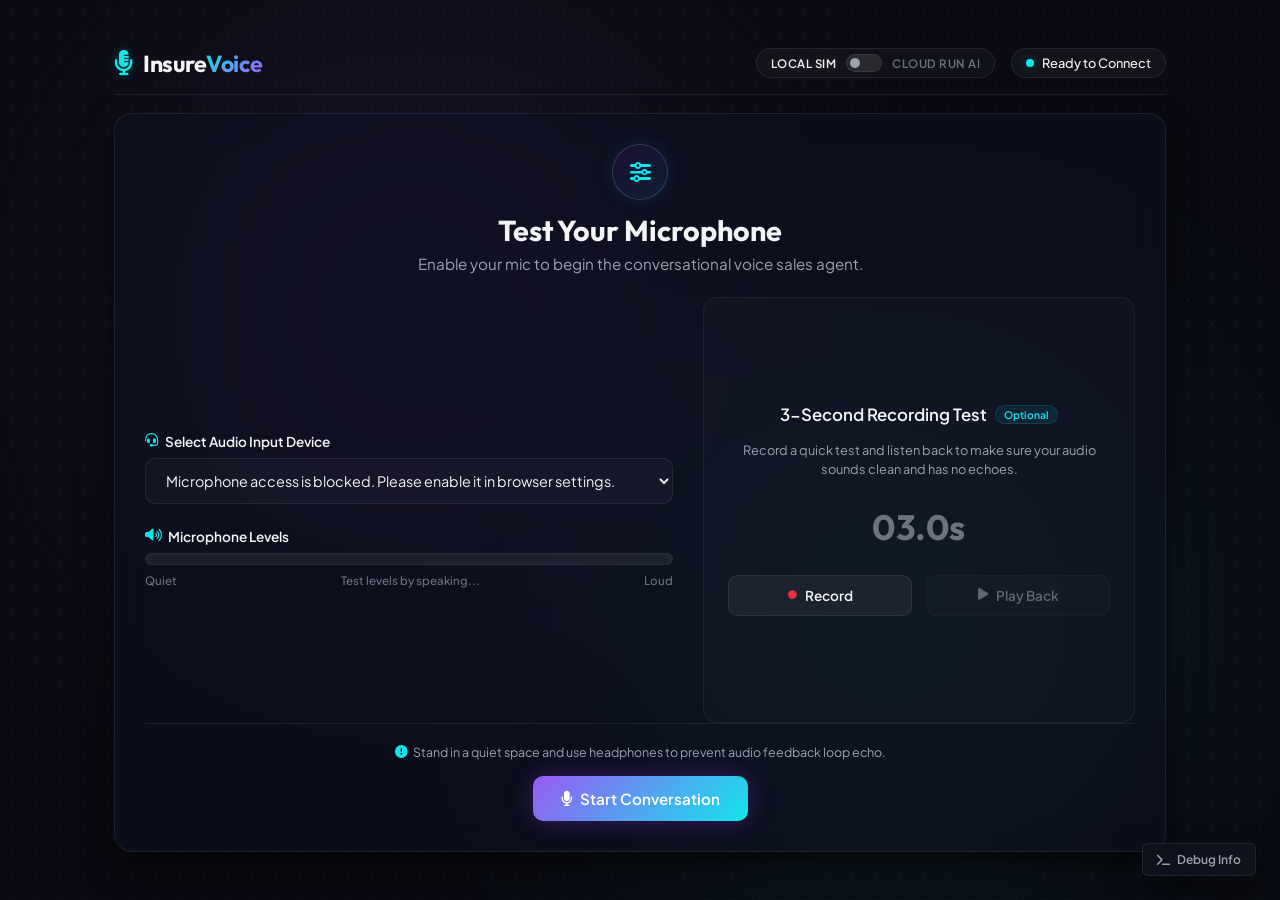
==== frontend/index.html @ 9b0d6a3c "Day 4: bundle FE into agent Cloud Run service (same-origin deploy) - agent_builder/main.py: mount fr" ====
<!DOCTYPE html>
<html lang="en">
<head>
    <meta charset="UTF-8">
    <meta name="viewport" content="width=device-width, initial-scale=1.0">
    <title>InsureVoice — Premium Sales Recommendation Console</title>
    
    <!-- Premium Fonts -->
    <link rel="preconnect" href="https://fonts.googleapis.com">
    <link rel="preconnect" href="https://fonts.gstatic.com" crossorigin>
    <link href="https://fonts.googleapis.com/css2?family=Outfit:wght@300;400;500;600;700;800&family=Plus+Jakarta+Sans:wght@300;400;500;600;700&display=swap" rel="stylesheet">
    
    <!-- FontAwesome Icons -->
    <link rel="stylesheet" href="https://cdnjs.cloudflare.com/ajax/libs/font-awesome/6.4.0/css/all.min.css">
    
    <!-- Page Styles -->
    <link rel="stylesheet" href="style.css">
    <!-- Empty content = relative URL (same-origin deploy). Set absolute URL for local-dev cross-origin testing. -->
    <meta name="invoke-url" content="">
</head>
<body>

    <!-- Subtle Dynamic Grid/Matrix Background -->
    <div class="grid-background"></div>
    <div class="glow-orb glow-orb-1"></div>
    <div class="glow-orb glow-orb-2"></div>

    <div class="main-wrapper">
        
        <!-- Header Branding -->
        <header class="main-header">
            <div class="logo">
                <i class="fa-solid fa-microphone-lines brand-icon"></i>
                <span class="brand-text">Insure<span class="highlight">Voice</span></span>
            </div>
            <div class="header-controls">
                <!-- Mode Toggle Slider -->
                <div class="mode-toggle-container">
                    <span class="mode-label active" id="label-local">Local Sim</span>
                    <label class="switch">
                        <input type="checkbox" id="mode-checkbox">
                        <span class="slider round"></span>
                    </label>
                    <span class="mode-label" id="label-cloud">Cloud Run AI</span>
                </div>
                <div class="status-badge">
                    <span class="status-dot"></span>
                    <span id="global-status-text">Ready to Connect</span>
                </div>
            </div>
        </header>

        <!-- =================================------------- -->
        <!-- SCREEN 1: PREPARE SCREEN (Test Your Microphone) -->
        <!-- =================================------------- -->
        <section id="prepare-screen" class="glass-card active">
            <div class="section-icon-header">
                <div class="header-icon-circle">
                    <i class="fa-solid fa-sliders"></i>
                </div>
                <h2>Test Your Microphone</h2>
                <p class="subtitle">Enable your mic to begin the conversational voice sales agent.</p>
            </div>

            <div class="prepare-grid">
                <!-- Left: Controls -->
                <div class="prepare-controls">
                    <div class="control-group">
                        <label for="mic-select"><i class="fa-solid fa-headset icon-label"></i> Select Audio Input Device</label>
                        <select id="mic-select" class="form-control">
                            <option value="">Grant Microphone access to list devices...</option>
                        </select>
                    </div>

                    <!-- Live sound level bar -->
                    <div class="control-group">
                        <label><i class="fa-solid fa-volume-high icon-label"></i> Microphone Levels</label>
                        <div class="db-meter-container">
                            <div id="db-meter-bar" class="db-meter-fill"></div>
                            <span class="db-meter-glow"></span>
                        </div>
                        <div class="meter-labels">
                            <span>Quiet</span>
                            <span>Test levels by speaking...</span>
                            <span>Loud</span>
                        </div>
                    </div>
                </div>

                <!-- Right: 3-Second Recording Test -->
                <div class="recorder-test-card">
                    <h3>3-Second Recording Test <span class="badge">Optional</span></h3>
                    <p>Record a quick test and listen back to make sure your audio sounds clean and has no echoes.</p>
                    
                    <div id="countdown-display" class="recording-timer">03.0s</div>

                    <div class="recorder-buttons">
                        <button id="btn-record-test" class="btn btn-secondary">
                            <i class="fa-solid fa-circle icon-btn record-dot"></i> Record
                        </button>
                        <button id="btn-play-test" class="btn btn-secondary" disabled>
                            <i class="fa-solid fa-play icon-btn"></i> Play Back
                        </button>
                    </div>
                </div>
            </div>

            <div class="prepare-footer">
                <p class="bullet-tip"><i class="fa-solid fa-circle-exclamation text-primary"></i> Stand in a quiet space and use headphones to prevent audio feedback loop echo.</p>
                <button id="btn-start-session" class="btn btn-primary">
                    <i class="fa-solid fa-microphone"></i> Start Conversation
                </button>
            </div>
        </section>

        <!-- =================================------------- -->
        <!-- SCREEN 2: ACTIVE VOICE SESSION SCREEN         -->
        <!-- =================================------------- -->
        <section id="active-screen" class="glass-card">
            <!-- Session Status Header -->
            <div class="active-session-header">
                <button id="btn-mute" class="btn-icon-control" title="Mute Microphone">
                    <i class="fa-solid fa-microphone" id="mute-icon"></i>
                </button>
                <div class="agent-avatar-wrap">
                    <span id="session-timer">00:00</span>
                </div>
                <button id="btn-end-call" class="btn-icon-control btn-hangup" title="End Conversation">
                    <i class="fa-solid fa-phone-slash"></i>
                </button>
            </div>

            <!-- Central UI Element: The Glowing Voice Orb -->
            <div class="voice-orb-outer">
                <div class="voice-orb-container">
                    <!-- Audio visualization nodes -->
                    <canvas id="orb-canvas" width="220" height="220"></canvas>
                    <div class="voice-orb-core">
                        <i class="fa-solid fa-microphone-lines center-orb-icon"></i>
                    </div>
                </div>
                <div id="orb-status-label" class="orb-state-text">Initializing Agent...</div>
            </div>

            <!-- Subtitles/Live transcripts panel -->
            <div class="live-transcripts-container">
                <div class="transcript-scroller" id="transcript-scroller">
                    <!-- Bubbles will be injected dynamically -->
                    <div class="bubble bubble-agent animate-bubble">
                        Hello! I am your InsureVoice Sales Advisor. Speak into your microphone and state your insurance requirements. For example, tell me your age, tobacco status, income level, and what coverage you need!
                    </div>
                </div>
            </div>

            <!-- Recommendations sliding panel -->
            <div class="recommendations-panel">
                <div class="rec-panel-header">
                    <h4><i class="fa-solid fa-wand-magic-sparkles text-primary"></i> Live Product Matches</h4>
                    <span id="matches-count" class="match-badge">0 Matches</span>
                </div>
                
                <!-- Horizontal layout card slider -->
                <div class="product-cards-slider" id="product-cards-slider">
                    <!-- Placeholders shown when idle -->
                    <div class="slider-placeholder">
                        <i class="fa-solid fa-comment-dots placeholder-bubble-icon"></i>
                        <p>Speak to search, rank, and run compliance checks on insurance policies live...</p>
                    </div>
                </div>
            </div>
        </section>

    </div>

    <!-- Toggleable Technical Debug Terminal (Great for Hackathon Demos) -->
    <button id="btn-toggle-debug" class="btn-debug-toggle" title="Toggle Developer Debug Console">
        <i class="fa-solid fa-terminal"></i> Debug Info
    </button>
    
    <div id="debug-drawer" class="debug-terminal">
        <div class="debug-header">
            <span><i class="fa-solid fa-code"></i> Developer Debug console</span>
            <button id="btn-clear-debug" class="btn-clear-terminal"><i class="fa-solid fa-trash-can"></i></button>
        </div>
        <div class="debug-logs" id="debug-logs-container">
            <div class="log-line text-muted">[System] Console Initialized. Local Simulation Loaded.</div>
            <div class="log-line text-muted">[GCP Connection] Agent target: projects/voice-sales-agent/locations/global/agents/7a051be1-2b54-40fd-ad3c-eb88ce0accbf</div>
        </div>
    </div>

    <!-- Core Script Assets -->
    <script src="simulation.js"></script>
    <script src="app.js"></script>
</body>
</html>
---- frontend/style.css ----
/* =================================------------------
 * InsureVoice — CSS Design System & Core Stylesheet
 * Vibrant dark modes, custom typography, glassmorphism, 
 * and dynamic voice orb animation transitions.
 * =================================------------------ */

:root {
    --bg-primary: #0a0b12;
    --bg-secondary: #111422;
    --border-glass: rgba(255, 255, 255, 0.08);
    --bg-glass: rgba(13, 16, 33, 0.65);
    --bg-glass-heavy: rgba(13, 16, 33, 0.9);
    
    /* Harmonious HSL Tailored Brand Colors */
    --primary: hsl(265, 85%, 65%);       /* Glowing Royal Purple */
    --primary-glow: rgba(147, 51, 234, 0.4);
    --secondary: hsl(182, 85%, 50%);     /* Electric Cyan */
    --secondary-glow: rgba(6, 182, 212, 0.4);
    --emerald: hsl(145, 75%, 48%);       /* High Suitability Green */
    --emerald-glow: rgba(16, 185, 129, 0.35);
    --crimson: hsl(354, 80%, 55%);       /* Compliance Rejection Red */
    --crimson-glow: rgba(239, 68, 68, 0.35);
    
    /* Gray Shades */
    --text-main: #f3f4f6;
    --text-muted: #9ca3af;
    --text-dark: #6b7280;
    
    /* Shadow definitions */
    --shadow-premium: 0 16px 36px -4px rgba(0, 0, 0, 0.5), 0 8px 16px -6px rgba(0, 0, 0, 0.5);
    --shadow-glow: 0 0 24px -2px var(--primary-glow);
}

/* Base resets & layout */
* {
    margin: 0;
    padding: 0;
    box-sizing: border-box;
}

body {
    font-family: 'Plus Jakarta Sans', sans-serif;
    background-color: var(--bg-primary);
    color: var(--text-main);
    overflow-y: auto; /* Enable page scrollbar on small screens */
    min-height: 100vh;
    display: flex;
    flex-direction: column;
    align-items: center;
    justify-content: flex-start;
}

/* Custom premium scrollbar */
::-webkit-scrollbar {
    width: 6px;
    height: 6px;
}
::-webkit-scrollbar-track {
    background: transparent;
}
::-webkit-scrollbar-thumb {
    background: rgba(255, 255, 255, 0.1);
    border-radius: 10px;
}
::-webkit-scrollbar-thumb:hover {
    background: rgba(255, 255, 255, 0.25);
}

/* Dot matrix grid overlay */
.grid-background {
    position: absolute;
    top: 0;
    left: 0;
    width: 100%;
    height: 100%;
    background-image: radial-gradient(rgba(255, 255, 255, 0.04) 1.5px, transparent 1.5px);
    background-size: 24px 24px;
    z-index: -2;
    pointer-events: none;
}

/* Atmospheric blurred background glow orbs */
.glow-orb {
    position: absolute;
    border-radius: 50%;
    filter: blur(140px);
    opacity: 0.18;
    pointer-events: none;
    z-index: -1;
}

.glow-orb-1 {
    top: 10%;
    left: 15%;
    width: 450px;
    height: 450px;
    background: var(--primary);
    animation: floatingGlow 18s ease-in-out infinite alternate;
}

.glow-orb-2 {
    bottom: 10%;
    right: 15%;
    width: 400px;
    height: 400px;
    background: var(--secondary);
    animation: floatingGlow 14s ease-in-out infinite alternate-reverse;
}

@keyframes floatingGlow {
    0% { transform: translate(0, 0) scale(1); }
    100% { transform: translate(60px, 40px) scale(1.15); }
}

/* Core Main Container structure */
.main-wrapper {
    width: 100%;
    max-width: 1100px;
    height: auto; /* Dynamic height on smaller displays */
    min-height: calc(100vh - 48px);
    margin: auto 0; /* Centered if there is space, otherwise starts at top */
    padding: 24px;
    display: flex;
    flex-direction: column;
    gap: 18px;
    position: relative;
    z-index: 10;
}

/* Header branding bar */
.main-header {
    display: flex;
    justify-content: space-between;
    align-items: center;
    border-bottom: 1px solid var(--border-glass);
    padding-bottom: 16px;
}

.logo {
    display: flex;
    align-items: center;
    gap: 10px;
}

.brand-icon {
    font-size: 1.6rem;
    color: var(--secondary);
    text-shadow: 0 0 10px var(--secondary-glow);
}

.brand-text {
    font-family: 'Outfit', sans-serif;
    font-size: 1.45rem;
    font-weight: 700;
    letter-spacing: -0.5px;
}

.brand-text .highlight {
    background: linear-gradient(135deg, var(--secondary), var(--primary));
    -webkit-background-clip: text;
    -webkit-text-fill-color: transparent;
}

.status-badge {
    background: rgba(255, 255, 255, 0.04);
    border: 1px solid var(--border-glass);
    border-radius: 50px;
    padding: 6px 14px;
    font-size: 0.8rem;
    font-weight: 500;
    display: flex;
    align-items: center;
    gap: 8px;
    cursor: pointer;
    transition: all 0.25s ease;
}

.status-badge:hover {
    background: rgba(255, 255, 255, 0.09);
    border-color: var(--secondary);
    box-shadow: 0 0 10px rgba(6, 182, 212, 0.25);
}

.status-dot {
    width: 8px;
    height: 8px;
    background-color: var(--secondary);
    border-radius: 50%;
    box-shadow: 0 0 8px var(--secondary-glow);
}

.header-controls {
    display: flex;
    align-items: center;
    gap: 16px;
}

.mode-toggle-container {
    display: flex;
    align-items: center;
    gap: 10px;
    background: rgba(255, 255, 255, 0.03);
    border: 1px solid var(--border-glass);
    border-radius: 50px;
    padding: 5px 14px;
}

.mode-label {
    font-size: 0.72rem;
    font-weight: 600;
    color: var(--text-dark);
    transition: all 0.25s ease;
    text-transform: uppercase;
    letter-spacing: 0.5px;
}

.mode-label.active {
    color: var(--text-main);
    text-shadow: 0 0 8px rgba(255, 255, 255, 0.2);
}

/* Switch styling */
.switch {
    position: relative;
    display: inline-block;
    width: 36px;
    height: 18px;
}

.switch input {
    opacity: 0;
    width: 0;
    height: 0;
}

.slider {
    position: absolute;
    cursor: pointer;
    top: 0;
    left: 0;
    right: 0;
    bottom: 0;
    background-color: rgba(255, 255, 255, 0.1);
    transition: .3s;
    border: 1px solid var(--border-glass);
}

.slider:before {
    position: absolute;
    content: "";
    height: 10px;
    width: 10px;
    left: 3px;
    bottom: 3px;
    background-color: var(--text-muted);
    transition: .3s;
}

input:checked + .slider {
    background-color: rgba(147, 51, 234, 0.2);
    border-color: var(--primary);
    box-shadow: 0 0 10px var(--primary-glow);
}

input:checked + .slider:before {
    transform: translateX(18px);
    background-color: var(--primary);
    box-shadow: 0 0 8px var(--primary-glow);
}

/* Rounded sliders */
.slider.round {
    border-radius: 34px;
}

.slider.round:before {
    border-radius: 50%;
}

/* Glassmorphism panels system */
.glass-card {
    background: var(--bg-glass);
    backdrop-filter: blur(16px);
    -webkit-backdrop-filter: blur(16px);
    border: 1px solid var(--border-glass);
    border-radius: 18px;
    box-shadow: var(--shadow-premium);
    flex: 1;
    display: none;
    flex-direction: column;
    padding: 30px;
    overflow-y: auto; /* Allow internal scrolling if card contents exceed screen height */
    position: relative;
    transition: opacity 0.4s ease, transform 0.4s ease;
}

/* Screen state selector toggles */
.glass-card.active {
    display: flex;
    animation: pageFadeIn 0.5s cubic-bezier(0.16, 1, 0.3, 1) forwards;
}

@keyframes pageFadeIn {
    from { opacity: 0; transform: translateY(12px) scale(0.98); }
    to { opacity: 1; transform: translateY(0) scale(1); }
}

/* Header circles decoration inside Prepare panel */
.section-icon-header {
    text-align: center;
    margin-bottom: 24px;
}

.header-icon-circle {
    width: 56px;
    height: 56px;
    background: linear-gradient(135deg, rgba(147, 51, 234, 0.1), rgba(6, 182, 212, 0.1));
    border: 1px solid rgba(255, 255, 255, 0.15);
    border-radius: 50%;
    display: flex;
    justify-content: center;
    align-items: center;
    margin: 0 auto 12px;
    font-size: 1.3rem;
    color: var(--secondary);
    box-shadow: 0 0 16px rgba(6, 182, 212, 0.15);
}

.section-icon-header h2 {
    font-family: 'Outfit', sans-serif;
    font-size: 1.8rem;
    font-weight: 700;
    margin-bottom: 6px;
}

.subtitle {
    color: var(--text-muted);
    font-size: 0.95rem;
}

/* PREPARE SCREEN grid & controls */
.prepare-grid {
    display: grid;
    grid-template-columns: 1.1fr 0.9fr;
    gap: 30px;
    flex: 1;
    align-items: center;
}

.prepare-controls {
    display: flex;
    flex-direction: column;
    gap: 24px;
}

.control-group {
    display: flex;
    flex-direction: column;
    gap: 8px;
}

.control-group label {
    font-size: 0.85rem;
    font-weight: 600;
    color: var(--text-main);
    display: flex;
    align-items: center;
    gap: 6px;
}

.icon-label {
    color: var(--secondary);
}

.form-control {
    background: rgba(255, 255, 255, 0.03);
    border: 1px solid var(--border-glass);
    border-radius: 10px;
    padding: 12px 16px;
    color: var(--text-main);
    font-family: inherit;
    font-size: 0.9rem;
    outline: none;
    transition: all 0.25s ease;
    cursor: pointer;
}

.form-control:focus {
    border-color: var(--secondary);
    box-shadow: 0 0 12px rgba(6, 182, 212, 0.2);
    background: rgba(255, 255, 255, 0.06);
}

/* Sound volume DB bar */
.db-meter-container {
    width: 100%;
    height: 12px;
    background: rgba(255, 255, 255, 0.04);
    border: 1px solid var(--border-glass);
    border-radius: 50px;
    overflow: hidden;
    position: relative;
}

.db-meter-fill {
    height: 100%;
    width: 0%; /* Driven dynamically by Audio Analyser in JS */
    background: linear-gradient(90deg, var(--emerald), var(--primary), var(--secondary));
    border-radius: 50px;
    transition: width 0.08s ease-out;
}

.db-meter-glow {
    position: absolute;
    top: 0;
    left: 0;
    height: 100%;
    width: 100%;
    box-shadow: inset 0 0 10px rgba(255, 255, 255, 0.1);
    pointer-events: none;
}

.meter-labels {
    display: flex;
    justify-content: space-between;
    font-size: 0.72rem;
    color: var(--text-dark);
    font-weight: 500;
}

/* 3-Second Recording Test block styling */
.recorder-test-card {
    background: rgba(255, 255, 255, 0.02);
    border: 1px solid rgba(255, 255, 255, 0.05);
    border-radius: 14px;
    padding: 24px;
    text-align: center;
    display: flex;
    flex-direction: column;
    justify-content: center;
    align-items: center;
    gap: 16px;
    height: 100%;
}

.recorder-test-card h3 {
    font-size: 1.05rem;
    font-weight: 600;
    display: flex;
    align-items: center;
    gap: 8px;
}

.badge {
    background: rgba(6, 182, 212, 0.1);
    color: var(--secondary);
    border: 1px solid rgba(6, 182, 212, 0.2);
    padding: 2px 8px;
    border-radius: 50px;
    font-size: 0.65rem;
    font-weight: 600;
}

.recorder-test-card p {
    font-size: 0.8rem;
    color: var(--text-muted);
    line-height: 1.45;
}

.recording-timer {
    font-family: 'Outfit', sans-serif;
    font-size: 2.2rem;
    font-weight: 700;
    color: var(--text-dark);
    text-shadow: 0 0 10px rgba(255, 255, 255, 0.01);
    margin: 10px 0;
    letter-spacing: 0.5px;
    transition: all 0.25s ease;
}

.recording-timer.active {
    color: var(--crimson);
    text-shadow: 0 0 15px rgba(239, 68, 68, 0.35);
}

.recorder-buttons {
    display: flex;
    gap: 14px;
    width: 100%;
}

/* Master Button states */
.btn {
    flex: 1;
    font-family: inherit;
    font-size: 0.85rem;
    font-weight: 600;
    padding: 11px 20px;
    border-radius: 10px;
    border: none;
    outline: none;
    cursor: pointer;
    display: flex;
    justify-content: center;
    align-items: center;
    gap: 8px;
    transition: all 0.3s cubic-bezier(0.16, 1, 0.3, 1);
}

.btn-secondary {
    background: rgba(255, 255, 255, 0.05);
    border: 1px solid var(--border-glass);
    color: var(--text-main);
}

.btn-secondary:hover:not(:disabled) {
    background: rgba(255, 255, 255, 0.09);
    border-color: rgba(255, 255, 255, 0.2);
}

.btn-secondary:disabled {
    opacity: 0.35;
    cursor: not-allowed;
}

.record-dot {
    font-size: 0.55rem;
    color: var(--crimson);
}

.btn-primary {
    background: linear-gradient(135deg, var(--primary), var(--secondary));
    color: #fff;
    box-shadow: var(--shadow-glow);
    font-size: 0.95rem;
    padding: 13px 28px;
    font-weight: 600;
}

.btn-primary:hover:not(:disabled) {
    transform: translateY(-2px);
    box-shadow: 0 10px 24px -2px rgba(147, 51, 234, 0.5), 0 0 15px var(--secondary-glow);
}

.btn-primary:active:not(:disabled) {
    transform: translateY(0);
}

.btn-primary:disabled {
    background: rgba(255, 255, 255, 0.05);
    color: var(--text-dark);
    box-shadow: none;
    border: 1px solid var(--border-glass);
    cursor: not-allowed;
}

.prepare-footer {
    border-top: 1px solid var(--border-glass);
    padding-top: 20px;
    display: flex;
    flex-direction: column;
    align-items: center;
    gap: 16px;
}

.bullet-tip {
    font-size: 0.78rem;
    color: var(--text-muted);
    display: flex;
    align-items: center;
    gap: 6px;
}

.text-primary {
    color: var(--secondary) !important;
}

/* =================================------------- */
/* SCREEN 2 STYLE: ACTIVE CONSOLE SYSTEM         */
/* =================================------------- */

.active-session-header {
    display: flex;
    justify-content: space-between;
    align-items: center;
    margin-bottom: 12px;
}

.btn-icon-control {
    width: 44px;
    height: 44px;
    border-radius: 50%;
    background: rgba(255, 255, 255, 0.04);
    border: 1px solid var(--border-glass);
    color: var(--text-main);
    cursor: pointer;
    display: flex;
    justify-content: center;
    align-items: center;
    font-size: 1.05rem;
    transition: all 0.25s ease;
}

.btn-icon-control:hover {
    background: rgba(255, 255, 255, 0.09);
    border-color: rgba(255, 255, 255, 0.2);
}

.btn-icon-control.muted {
    background: rgba(239, 68, 68, 0.1) !important;
    border-color: rgba(239, 68, 68, 0.2) !important;
    color: var(--crimson) !important;
}

.btn-hangup {
    color: var(--crimson);
}

.btn-hangup:hover {
    background: var(--crimson) !important;
    color: #fff !important;
    box-shadow: 0 0 15px var(--crimson-glow);
}

.agent-avatar-wrap {
    display: flex;
    align-items: center;
    justify-content: center;
}

#session-timer {
    font-family: 'Outfit', sans-serif;
    font-size: 0.9rem;
    font-weight: 600;
    color: var(--text-muted);
    background: rgba(255, 255, 255, 0.04);
    border: 1px solid var(--border-glass);
    padding: 4px 12px;
    border-radius: 50px;
}

/* THE GLOWING AI ORB */
.voice-orb-outer {
    display: flex;
    flex-direction: column;
    align-items: center;
    justify-content: center;
    gap: 12px;
    margin: 10px 0 24px 0;            /* CHANGED — bottom margin small, real gap from sibling */
    padding-bottom: 0;                /* REMOVE the 50px hack */
    position: relative;               /* NEW */
    isolation: isolate;               /* NEW — creates an isolated stacking context */
    z-index: 1;                       /* NEW */
}

.voice-orb-container {
    width: 170px;
    height: 170px;
    border-radius: 50%;
    position: relative;
    display: flex;
    justify-content: center;
    align-items: center;
    overflow: visible;                /* EXPLICIT */
}

#orb-canvas {
    position: absolute;
    top: -25px;
    left: -25px;
    pointer-events: none;
    z-index: 0;                       /* NEW — canvas is visually behind everything */
}

.voice-orb-core {
    width: 110px;
    height: 110px;
    border-radius: 50%;
    background: linear-gradient(135deg, var(--bg-secondary), #1e1b4b);
    border: 1px solid rgba(255, 255, 255, 0.12);
    display: flex;
    justify-content: center;
    align-items: center;
    box-shadow: inset 0 2px 10px rgba(255, 255, 255, 0.05), var(--shadow-premium);
    z-index: 5;
    position: relative;
}

.center-orb-icon {
    font-size: 2.1rem;
    background: linear-gradient(135deg, #fff, var(--text-muted));
    -webkit-background-clip: text;
    -webkit-text-fill-color: transparent;
    transition: all 0.4s ease;
    display: flex;            /* NEW — make icon participate in flex centering */
    align-items: center;
    justify-content: center;
    width: 100%;              /* NEW — fill the core so flex centering works */
    height: 100%;
    text-align: center;       /* NEW — fallback */
    line-height: 1;           /* NEW — kill FA's asymmetric line-height */
}

/* Pulsing rings around orb based on speech volume levels */
.orb-state-text {
    font-family: 'Outfit', sans-serif;
    font-size: 0.82rem;
    font-weight: 700;
    letter-spacing: 0.5px;
    text-transform: uppercase;
    color: var(--secondary);
    text-shadow: 0 0 10px var(--secondary-glow);
    position: relative;          /* NEW — enables z-index */
    z-index: 6;                  /* NEW — above #orb-canvas (0) and .voice-orb-core (5) */
    margin-top: 4px;             /* NEW — small breathing room from canvas edge */
}

/* Live subtitles transcript scrolling box */
.live-transcripts-container {
    flex: 1;
    border: 1px solid rgba(255, 255, 255, 0.03);
    border-radius: 12px;
    padding: 16px;
    margin-top: 24px;                 /* CHANGED — clear gap from orb-outer */
    overflow-y: auto;
    min-height: 280px;
    max-height: 280px;
    display: flex;
    flex-direction: column;
    position: relative;               /* NEW */
    z-index: 10;                      /* NEW — explicitly above orb-outer stacking context */
    background: rgba(15, 12, 41, 0.85); /* CHANGED — opaque enough to mask if anything bleeds */
}

.transcript-scroller {
    display: flex;
    flex-direction: column;
    gap: 12px;
}

.bubble {
    font-size: 16px;
    line-height: 1.45;
    padding: 10px 14px;
    border-radius: 14px;
    max-width: 85%;
    position: relative;
}

.bubble-agent {
    background: #f3f4f6;
    border: 1px solid #e5e7eb;
    color: #111827;
    align-self: flex-start;
    border-top-left-radius: 2px;
}

.bubble-user {
    background: #2563eb;
    border: 1px solid #1d4ed8;
    color: #ffffff;
    align-self: flex-end;
    border-top-right-radius: 2px;
}

.animate-bubble {
    animation: bubbleSlideUp 0.35s cubic-bezier(0.16, 1, 0.3, 1) forwards;
}

@keyframes bubbleSlideUp {
    from { opacity: 0; transform: translateY(10px); }
    to { opacity: 1; transform: translateY(0); }
}

/* RECOMMENDATIONS cards layout system */
.recommendations-panel {
    border-top: 1px solid var(--border-glass);
    padding-top: 16px;
    display: flex;
    flex-direction: column;
    gap: 12px;
}

.rec-panel-header {
    display: flex;
    justify-content: space-between;
    align-items: center;
}

.rec-panel-header h4 {
    font-family: 'Outfit', sans-serif;
    font-size: 0.95rem;
    font-weight: 700;
}

.match-badge {
    background: rgba(16, 185, 129, 0.1);
    color: var(--emerald);
    border: 1px solid rgba(16, 185, 129, 0.2);
    padding: 3px 10px;
    border-radius: 50px;
    font-size: 0.72rem;
    font-weight: 700;
}

.product-cards-slider {
    display: flex;
    gap: 16px;
    overflow-x: auto;
    padding-bottom: 8px;
    min-height: 120px;
}

/* Dynamic product cards animation */
.product-card {
    min-width: 250px;
    flex: 1;
    background: rgba(255, 255, 255, 0.02);
    border: 1px solid var(--border-glass);
    border-radius: 12px;
    padding: 16px;
    display: flex;
    flex-direction: column;
    gap: 10px;
    transition: all 0.3s ease;
    animation: cardSlideRight 0.45s cubic-bezier(0.16, 1, 0.3, 1) forwards;
}

@keyframes cardSlideRight {
    from { opacity: 0; transform: translateX(20px); }
    to { opacity: 1; transform: translateX(0); }
}

.product-card:hover {
    background: rgba(255, 255, 255, 0.04);
    transform: translateY(-4px);
    border-color: var(--secondary);
}

.card-header-row {
    display: flex;
    justify-content: space-between;
    align-items: flex-start;
}

.card-title {
    font-family: 'Outfit', sans-serif;
    font-size: 0.98rem;
    font-weight: 700;
    color: var(--text-main);
}

.card-type-badge {
    background: rgba(255, 255, 255, 0.06);
    border: 1px solid rgba(255, 255, 255, 0.1);
    padding: 1px 6px;
    border-radius: 4px;
    font-size: 0.65rem;
    font-weight: 600;
    color: var(--text-muted);
}

.card-match-pct {
    font-family: 'Outfit', sans-serif;
    font-size: 0.8rem;
    font-weight: 700;
    color: var(--secondary);
}

.card-desc {
    font-size: 0.72rem;
    color: var(--text-muted);
    line-height: 1.4;
    flex: 1;
}

.card-meta-row {
    display: flex;
    justify-content: space-between;
    align-items: center;
    border-top: 1px dashed rgba(255, 255, 255, 0.06);
    padding-top: 8px;
    font-size: 0.72rem;
}

.card-price {
    font-weight: 700;
    color: var(--emerald);
}

.card-cover {
    color: var(--text-main);
    font-weight: 500;
}

/* Rejection state styling */
.product-card.rejected {
    border-color: rgba(239, 68, 68, 0.25) !important;
    opacity: 0.6;
}

.product-card.rejected .card-title {
    color: var(--text-dark);
}

.product-card.rejected .card-match-pct {
    color: var(--crimson);
}

.card-rejected-banner {
    background: rgba(239, 68, 68, 0.08);
    border: 1px solid rgba(239, 68, 68, 0.15);
    padding: 6px 10px;
    border-radius: 6px;
    color: var(--crimson);
    font-size: 0.68rem;
    font-weight: 500;
    line-height: 1.35;
}

/* Placeholder card when there is no text matches */
.slider-placeholder {
    width: 100%;
    display: flex;
    flex-direction: column;
    justify-content: center;
    align-items: center;
    gap: 10px;
    color: var(--text-dark);
    text-align: center;
    padding: 10px;
}

.placeholder-bubble-icon {
    font-size: 1.5rem;
}

.slider-placeholder p {
    font-size: 0.8rem;
}

/* =================================------------- */
/* HACKATHON DEBUG DRAWER SYSTEM                  */
/* =================================------------- */

.btn-debug-toggle {
    position: fixed;
    bottom: 24px;
    right: 24px;
    background: rgba(17, 19, 30, 0.8);
    border: 1px solid var(--border-glass);
    color: var(--text-muted);
    font-family: inherit;
    font-size: 0.75rem;
    font-weight: 600;
    padding: 8px 14px;
    border-radius: 6px;
    cursor: pointer;
    display: flex;
    align-items: center;
    gap: 6px;
    z-index: 100;
    box-shadow: var(--shadow-premium);
    transition: all 0.25s ease;
}

.btn-debug-toggle:hover {
    color: var(--secondary);
    border-color: var(--secondary);
    background: rgba(17, 19, 30, 1);
}

.debug-terminal {
    position: fixed;
    bottom: -320px; /* Hidden offscreen by default */
    right: 24px;
    width: 380px;
    height: 280px;
    background: var(--bg-glass-heavy);
    backdrop-filter: blur(24px);
    -webkit-backdrop-filter: blur(24px);
    border: 1px solid var(--border-glass);
    border-top-left-radius: 14px;
    border-top-right-radius: 14px;
    box-shadow: var(--shadow-premium);
    z-index: 99;
    display: flex;
    flex-direction: column;
    overflow: hidden;
    transition: bottom 0.4s cubic-bezier(0.16, 1, 0.3, 1);
}

.debug-terminal.active {
    bottom: 0; /* Animated slide up */
}

.debug-header {
    background: rgba(255, 255, 255, 0.03);
    border-bottom: 1px solid var(--border-glass);
    padding: 10px 16px;
    font-family: 'Outfit', sans-serif;
    font-size: 0.72rem;
    font-weight: 700;
    text-transform: uppercase;
    letter-spacing: 0.5px;
    color: var(--text-muted);
    display: flex;
    justify-content: space-between;
    align-items: center;
}

.btn-clear-terminal {
    background: transparent;
    border: none;
    color: var(--text-dark);
    cursor: pointer;
    font-size: 0.8rem;
}

.btn-clear-terminal:hover {
    color: var(--crimson);
}

.debug-logs {
    flex: 1;
    padding: 14px;
    overflow-y: auto;
    font-family: 'Courier New', Courier, monospace;
    font-size: 0.75rem;
    line-height: 1.45;
    display: flex;
    flex-direction: column;
    gap: 8px;
}

.log-line {
    word-break: break-all;
    white-space: pre-wrap;
}

.log-line.text-muted { color: var(--text-dark); }
.log-line.text-success { color: var(--emerald); }
.log-line.text-warning { color: var(--crimson); }
.log-line.text-info { color: var(--secondary); }

/* Responsive adjustments for smaller screen heights */
@media (max-height: 850px) {
    .main-wrapper {
        padding: 8px;
        gap: 8px;
    }
    .glass-card {
        padding: 16px 20px;
    }
    .section-icon-header {
        margin-bottom: 8px;
    }
    .header-icon-circle {
        width: 38px;
        height: 38px;
        font-size: 1.0rem;
        margin-bottom: 6px;
    }
    .section-icon-header h2 {
        font-size: 1.4rem;
        margin-bottom: 2px;
    }
    .section-icon-header .subtitle {
        font-size: 0.85rem;
    }
    .prepare-grid {
        gap: 14px;
    }
    .recorder-test-card {
        padding: 12px 16px;
        gap: 8px;
    }
    .recording-timer {
        font-size: 1.6rem;
        margin: 2px 0;
    }
    .prepare-footer {
        padding-top: 10px;
        gap: 8px;
    }
    .btn-primary {
        padding: 10px 20px;
        font-size: 0.88rem;
    }

    /* Active screen optimizations */
    .voice-orb-container {
        width: 120px;
        height: 120px;
    }
    .voice-orb-core {
        width: 80px;
        height: 80px;
    }
    .center-orb-icon {
        font-size: 1.6rem;
    }
    .voice-orb-outer {
        margin: 4px 0;
        gap: 6px;
    }
    .live-transcripts-container {
        min-height: 170px;
        max-height: 170px;
        padding: 10px 12px;
    }
    .recommendations-panel {
        padding-top: 8px;
        gap: 6px;
    }
    .product-cards-slider {
        min-height: 90px;
    }
}

/* Glowing Pulsing keyframe animation for the verified Start Conversation button */
@keyframes active-glowing {
    0% {
        box-shadow: 0 0 5px rgba(147, 51, 234, 0.4), 0 0 10px rgba(6, 182, 212, 0.4);
    }
    50% {
        box-shadow: 0 0 20px rgba(147, 51, 234, 0.8), 0 0 25px rgba(6, 182, 212, 0.8);
        transform: scale(1.02);
    }
    100% {
        box-shadow: 0 0 5px rgba(147, 51, 234, 0.4), 0 0 10px rgba(6, 182, 212, 0.4);
    }
}

#btn-start-session.active {
    animation: active-glowing 2s infinite ease-in-out;
}
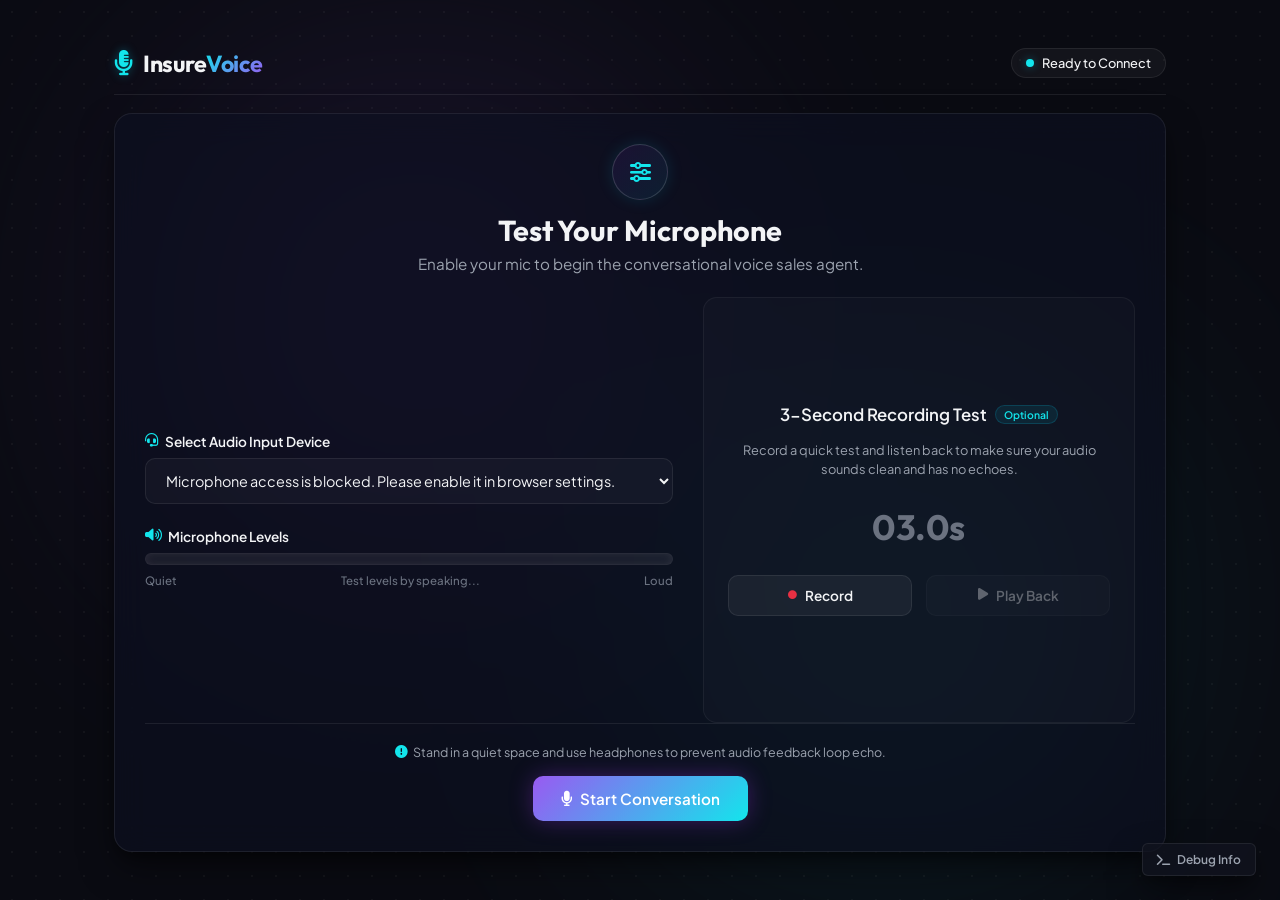
==== commit 4e6ebcea: "Day 4: strip Local Sim from deployed FE + Indian-units conversion in agent prompt frontend/simulatio" ====
--- a/frontend/index.html
+++ b/frontend/index.html
@@ -34,15 +34,6 @@
                 <span class="brand-text">Insure<span class="highlight">Voice</span></span>
             </div>
             <div class="header-controls">
-                <!-- Mode Toggle Slider -->
-                <div class="mode-toggle-container">
-                    <span class="mode-label active" id="label-local">Local Sim</span>
-                    <label class="switch">
-                        <input type="checkbox" id="mode-checkbox">
-                        <span class="slider round"></span>
-                    </label>
-                    <span class="mode-label" id="label-cloud">Cloud Run AI</span>
-                </div>
                 <div class="status-badge">
                     <span class="status-dot"></span>
                     <span id="global-status-text">Ready to Connect</span>
--- a/frontend/style.css
+++ b/frontend/style.css
@@ -692,13 +692,11 @@
     -webkit-background-clip: text;
     -webkit-text-fill-color: transparent;
     transition: all 0.4s ease;
-    display: flex;            /* NEW — make icon participate in flex centering */
-    align-items: center;
-    justify-content: center;
-    width: 100%;              /* NEW — fill the core so flex centering works */
-    height: 100%;
-    text-align: center;       /* NEW — fallback */
-    line-height: 1;           /* NEW — kill FA's asymmetric line-height */
+    /* Let .voice-orb-core's flex centering position the icon naturally.
+       Prior passes added width/height/display:flex which fought the parent's
+       centering and caused horizontal drift. Stripped back to natural sizing. */
+    line-height: 1;           /* prevents FA's asymmetric vertical metrics */
+    display: inline-block;    /* explicit inline-block; do not stretch */
 }
 
 /* Pulsing rings around orb based on speech volume levels */
@@ -710,9 +708,10 @@
     text-transform: uppercase;
     color: var(--secondary);
     text-shadow: 0 0 10px var(--secondary-glow);
-    position: relative;          /* NEW — enables z-index */
-    z-index: 6;                  /* NEW — above #orb-canvas (0) and .voice-orb-core (5) */
-    margin-top: 4px;             /* NEW — small breathing room from canvas edge */
+    position: relative;          /* enables z-index */
+    z-index: 6;                  /* above #orb-canvas (0) and .voice-orb-core (5) */
+    margin-top: 32px;            /* push label below canvas overflow zone with breathing room */
+    margin-bottom: 12px;         /* keep clear distance from sibling transcript container */
 }
 
 /* Live subtitles transcript scrolling box */
@@ -1100,6 +1099,13 @@
     .center-orb-icon {
         font-size: 1.6rem;
     }
+    /* Recompute canvas offset for the smaller container.
+       Canvas is fixed at 220x220. Container shrinks to 120x120 here.
+       To keep canvas centered: offset = (220 - 120) / 2 = 50px on every side. */
+    #orb-canvas {
+        top: -50px;
+        left: -50px;
+    }
     .voice-orb-outer {
         margin: 4px 0;
         gap: 6px;
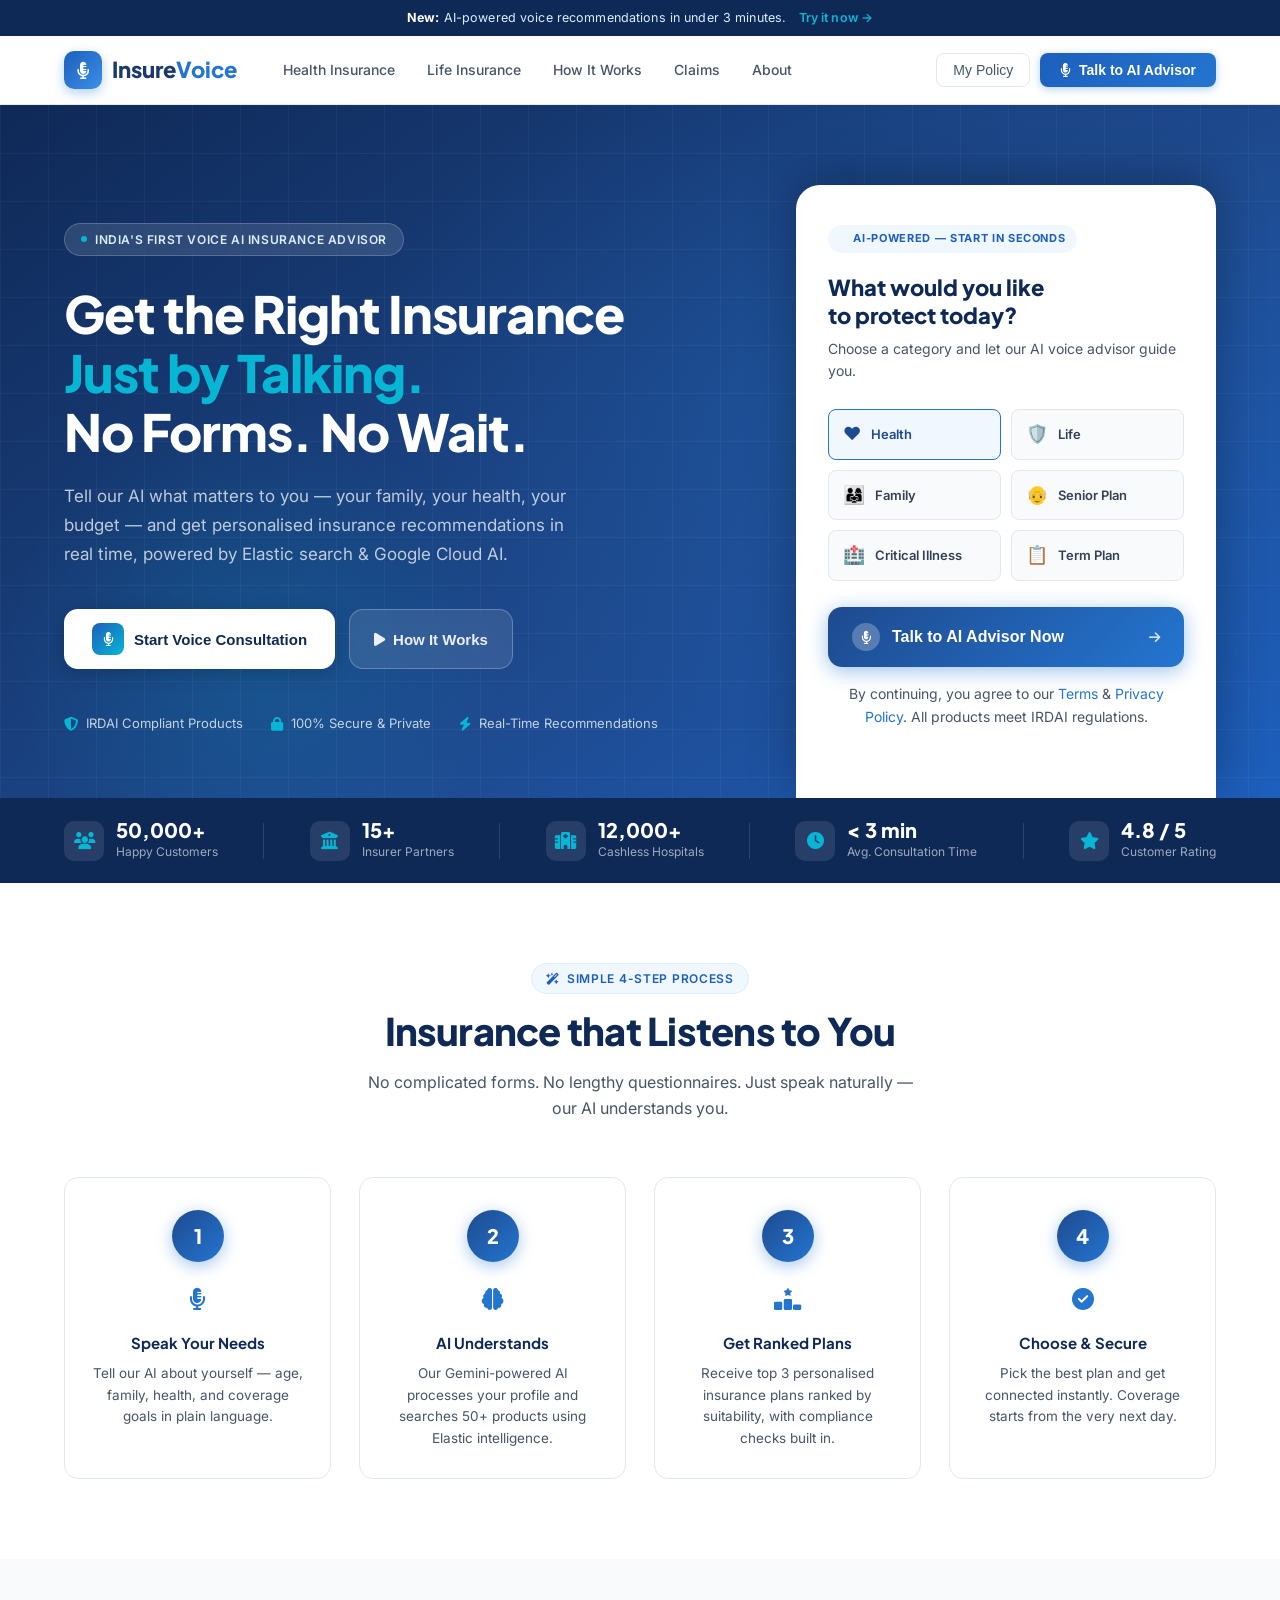
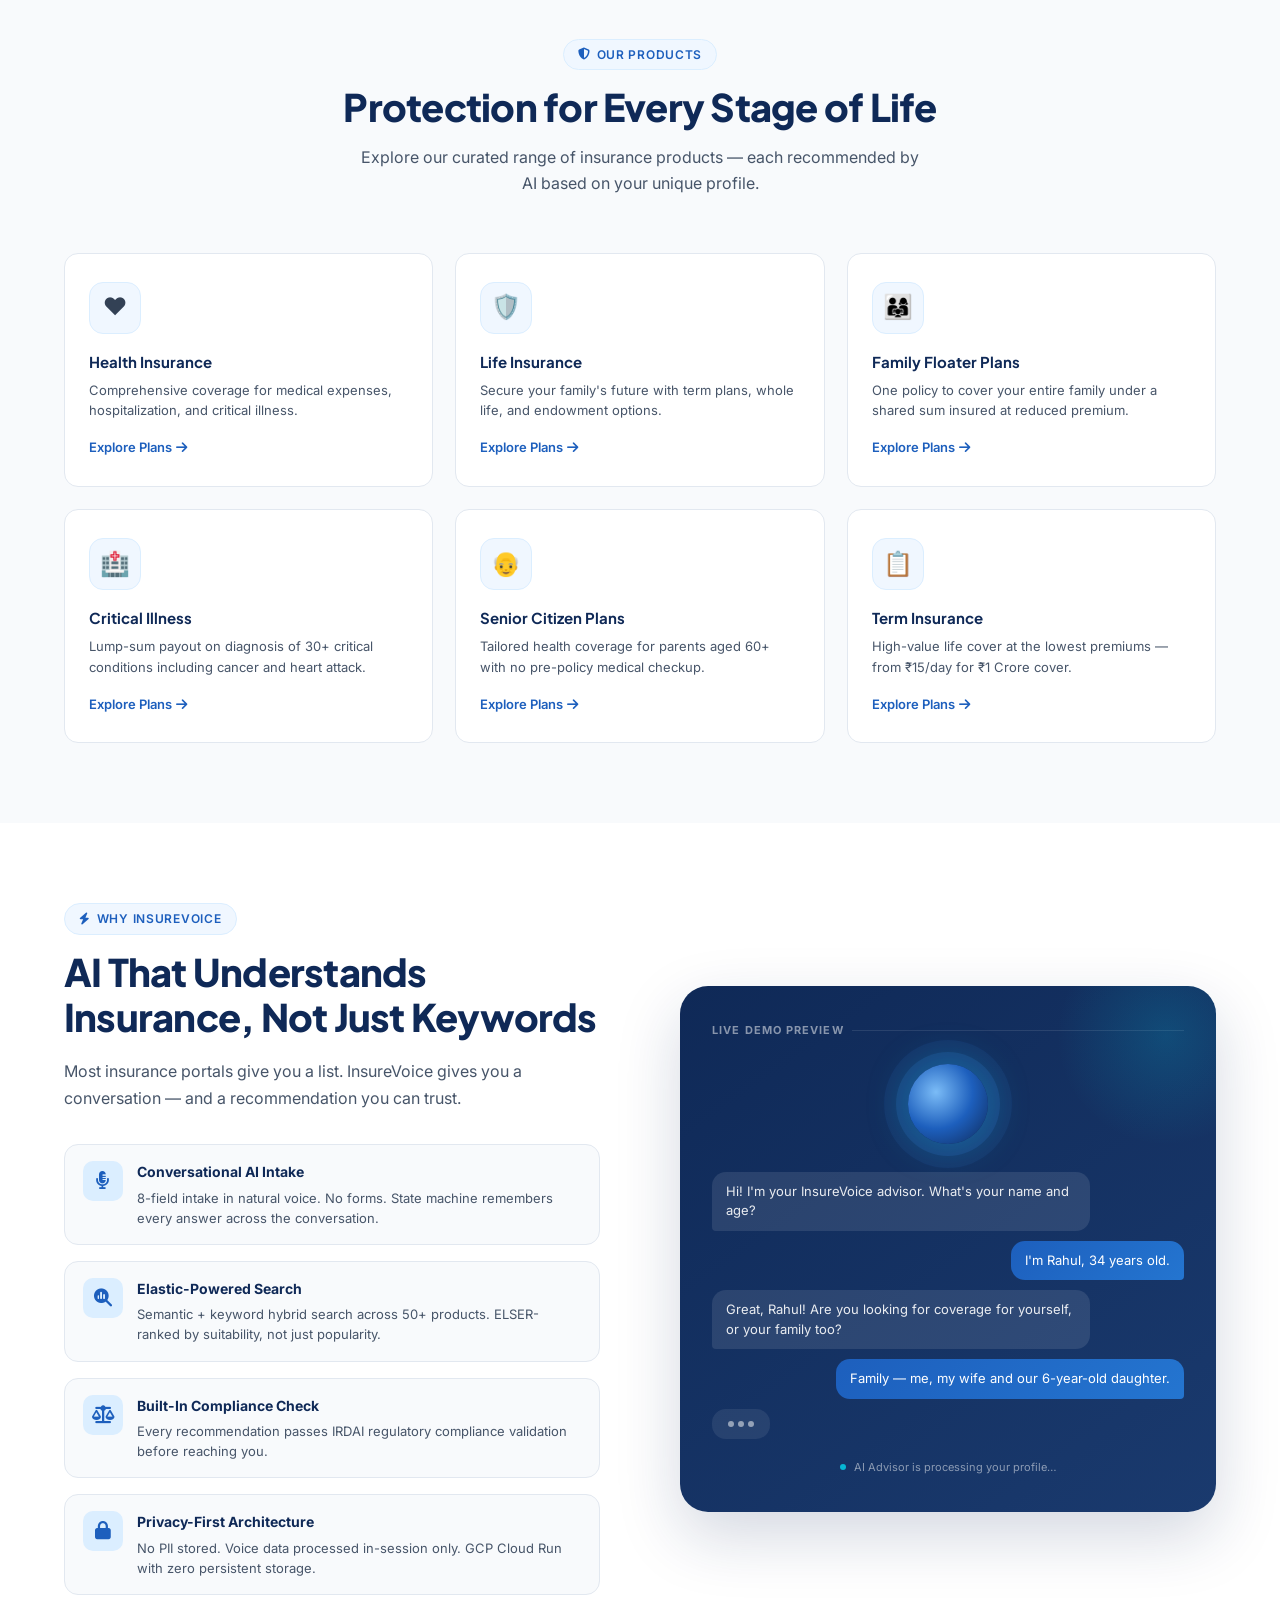
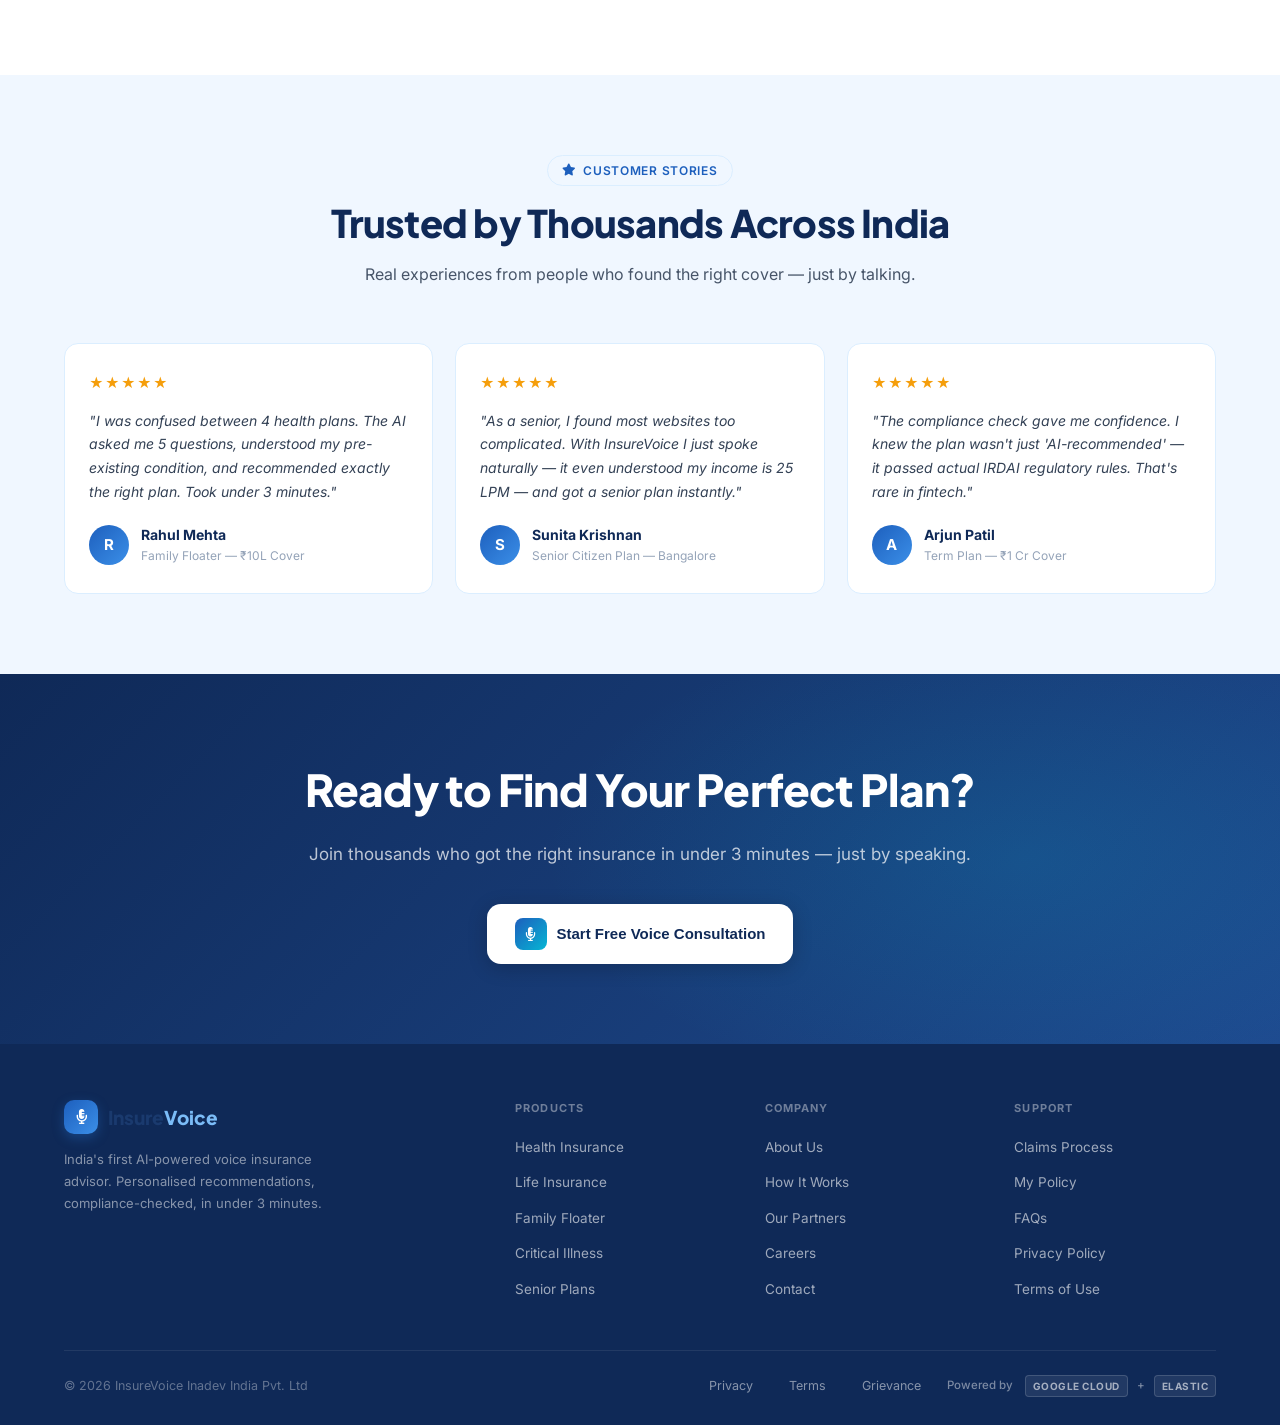
==== commit cf12375d: "feat: v7 — cover page + light theme UI + docs consolidation - NEW frontend/index.html: cover/landing" ====
--- a/frontend/index.html
+++ b/frontend/index.html
@@ -1,186 +1,1092 @@
 <!DOCTYPE html>
 <html lang="en">
 <head>
-    <meta charset="UTF-8">
-    <meta name="viewport" content="width=device-width, initial-scale=1.0">
-    <title>InsureVoice — Premium Sales Recommendation Console</title>
-    
-    <!-- Premium Fonts -->
-    <link rel="preconnect" href="https://fonts.googleapis.com">
-    <link rel="preconnect" href="https://fonts.gstatic.com" crossorigin>
-    <link href="https://fonts.googleapis.com/css2?family=Outfit:wght@300;400;500;600;700;800&family=Plus+Jakarta+Sans:wght@300;400;500;600;700&display=swap" rel="stylesheet">
-    
-    <!-- FontAwesome Icons -->
-    <link rel="stylesheet" href="https://cdnjs.cloudflare.com/ajax/libs/font-awesome/6.4.0/css/all.min.css">
-    
-    <!-- Page Styles -->
-    <link rel="stylesheet" href="style.css">
-    <!-- Empty content = relative URL (same-origin deploy). Set absolute URL for local-dev cross-origin testing. -->
-    <meta name="invoke-url" content="">
+    <meta charset="UTF-8" />
+    <meta name="viewport" content="width=device-width, initial-scale=1.0" />
+    <title>InsureVoice — Your AI-Powered Insurance Advisor</title>
+
+    <!-- Fonts -->
+    <link rel="preconnect" href="https://fonts.googleapis.com" />
+    <link rel="preconnect" href="https://fonts.gstatic.com" crossorigin />
+    <link href="https://fonts.googleapis.com/css2?family=Inter:wght@300;400;500;600;700;800&family=Plus+Jakarta+Sans:wght@400;500;600;700;800&display=swap" rel="stylesheet" />
+
+    <!-- Icons -->
+    <link rel="stylesheet" href="https://cdnjs.cloudflare.com/ajax/libs/font-awesome/6.5.0/css/all.min.css" />
+
+    <style>
+        /* ─── DESIGN TOKENS ──────────────────────────────────── */
+        :root {
+            --blue-900: #0f2957;
+            --blue-800: #1a3a6e;
+            --blue-700: #1e4a8f;
+            --blue-600: #1d5fbd;
+            --blue-500: #2475d0;
+            --blue-400: #3b8fe8;
+            --blue-300: #7bbcf7;
+            --blue-100: #dbeeff;
+            --blue-50:  #f0f7ff;
+            --white:    #ffffff;
+            --gray-50:  #f8fafc;
+            --gray-100: #f1f5f9;
+            --gray-200: #e2e8f0;
+            --gray-400: #94a3b8;
+            --gray-600: #475569;
+            --gray-700: #334155;
+            --gray-900: #0f172a;
+            --cyan:     #06b6d4;
+            --cyan-light: #cffafe;
+            --green:    #059669;
+            --shadow-sm: 0 1px 3px rgba(0,0,0,.08), 0 1px 2px rgba(0,0,0,.06);
+            --shadow-md: 0 4px 16px rgba(15,41,87,.10), 0 2px 6px rgba(15,41,87,.07);
+            --shadow-lg: 0 12px 40px rgba(15,41,87,.14), 0 4px 12px rgba(15,41,87,.08);
+            --shadow-xl: 0 24px 64px rgba(15,41,87,.18);
+            --radius-sm: 8px;
+            --radius-md: 14px;
+            --radius-lg: 24px;
+            --radius-full: 9999px;
+        }
+
+        /* ─── RESET ──────────────────────────────────────────── */
+        *, *::before, *::after { margin: 0; padding: 0; box-sizing: border-box; }
+        html { scroll-behavior: smooth; }
+        body {
+            font-family: 'Inter', sans-serif;
+            background: var(--white);
+            color: var(--gray-700);
+            line-height: 1.6;
+            overflow-x: hidden;
+        }
+        a { text-decoration: none; color: inherit; }
+        img { display: block; max-width: 100%; }
+
+        /* ─── UTILITY ────────────────────────────────────────── */
+        .container { max-width: 1200px; margin: 0 auto; padding: 0 24px; }
+        .section-tag {
+            display: inline-flex; align-items: center; gap: 6px;
+            background: var(--blue-50); color: var(--blue-600);
+            font-size: 12px; font-weight: 600; letter-spacing: .06em;
+            text-transform: uppercase; padding: 5px 14px;
+            border-radius: var(--radius-full); border: 1px solid var(--blue-100);
+        }
+
+        /* ─── TOPBAR ─────────────────────────────────────────── */
+        .topbar {
+            background: var(--blue-900);
+            color: var(--blue-100);
+            font-size: 12.5px;
+            padding: 8px 0;
+            text-align: center;
+            letter-spacing: .01em;
+        }
+        .topbar strong { color: #fff; }
+
+        /* ─── NAVBAR ─────────────────────────────────────────── */
+        .navbar {
+            position: sticky; top: 0; z-index: 100;
+            background: rgba(255,255,255,.96);
+            backdrop-filter: blur(12px);
+            border-bottom: 1px solid var(--gray-200);
+            box-shadow: var(--shadow-sm);
+        }
+        .nav-inner {
+            display: flex; align-items: center; justify-content: space-between;
+            height: 68px; gap: 32px;
+        }
+        .nav-logo {
+            display: flex; align-items: center; gap: 10px;
+            font-family: 'Plus Jakarta Sans', sans-serif;
+            font-weight: 800; font-size: 22px; color: var(--blue-800);
+        }
+        .nav-logo .mic-icon {
+            width: 38px; height: 38px; border-radius: 10px;
+            background: linear-gradient(135deg, var(--blue-600), var(--blue-400));
+            display: flex; align-items: center; justify-content: center;
+            color: white; font-size: 17px; flex-shrink: 0;
+            box-shadow: 0 4px 12px rgba(36,117,208,.35);
+        }
+        .nav-logo .logo-text span { color: var(--blue-500); }
+        .nav-links {
+            display: flex; align-items: center; gap: 4px; list-style: none; flex: 1;
+        }
+        .nav-links a {
+            font-size: 14px; font-weight: 500; color: var(--gray-600);
+            padding: 8px 14px; border-radius: var(--radius-sm);
+            transition: all .2s;
+        }
+        .nav-links a:hover { background: var(--blue-50); color: var(--blue-700); }
+        .nav-actions { display: flex; align-items: center; gap: 10px; }
+        .btn-ghost {
+            font-size: 14px; font-weight: 500; color: var(--gray-600);
+            padding: 8px 16px; border-radius: var(--radius-sm);
+            border: 1px solid var(--gray-200); background: transparent;
+            cursor: pointer; transition: all .2s;
+        }
+        .btn-ghost:hover { background: var(--gray-100); color: var(--gray-900); }
+        .btn-primary {
+            font-size: 14px; font-weight: 600; color: white;
+            padding: 9px 20px; border-radius: var(--radius-sm);
+            border: none; cursor: pointer;
+            background: linear-gradient(135deg, var(--blue-600), var(--blue-500));
+            box-shadow: 0 2px 8px rgba(36,117,208,.35);
+            transition: all .2s;
+        }
+        .btn-primary:hover {
+            transform: translateY(-1px);
+            box-shadow: 0 4px 16px rgba(36,117,208,.45);
+        }
+
+        /* ─── HERO ───────────────────────────────────────────── */
+        .hero {
+            background: linear-gradient(145deg, var(--blue-900) 0%, var(--blue-700) 60%, var(--blue-600) 100%);
+            position: relative; overflow: hidden; padding: 80px 0 0;
+        }
+        .hero::before {
+            content: '';
+            position: absolute; inset: 0;
+            background:
+                radial-gradient(ellipse 900px 600px at 70% 40%, rgba(36,117,208,.25) 0%, transparent 60%),
+                radial-gradient(ellipse 500px 500px at 20% 80%, rgba(6,182,212,.15) 0%, transparent 50%);
+        }
+        /* Decorative grid lines */
+        .hero::after {
+            content: '';
+            position: absolute; inset: 0; pointer-events: none;
+            background-image:
+                linear-gradient(rgba(255,255,255,.04) 1px, transparent 1px),
+                linear-gradient(90deg, rgba(255,255,255,.04) 1px, transparent 1px);
+            background-size: 48px 48px;
+        }
+        .hero-inner {
+            position: relative; z-index: 1;
+            display: grid; grid-template-columns: 1fr 420px;
+            gap: 60px; align-items: end;
+        }
+        .hero-left { padding-bottom: 64px; }
+        .hero-badge {
+            display: inline-flex; align-items: center; gap: 8px;
+            background: rgba(255,255,255,.12); border: 1px solid rgba(255,255,255,.2);
+            color: var(--blue-100); font-size: 12px; font-weight: 600;
+            padding: 6px 16px; border-radius: var(--radius-full);
+            letter-spacing: .05em; text-transform: uppercase; margin-bottom: 28px;
+            backdrop-filter: blur(8px);
+        }
+        .hero-badge .dot { width: 6px; height: 6px; border-radius: 50%; background: var(--cyan); flex-shrink: 0; animation: pulse 2s infinite; }
+        @keyframes pulse { 0%,100%{ opacity:1; transform:scale(1); } 50%{ opacity:.6; transform:scale(1.3); } }
+        .hero-title {
+            font-family: 'Plus Jakarta Sans', sans-serif;
+            font-size: clamp(32px, 4vw, 52px);
+            font-weight: 800; color: white; line-height: 1.15;
+            margin-bottom: 22px; letter-spacing: -.02em;
+        }
+        .hero-title .accent { color: var(--cyan); }
+        .hero-sub {
+            font-size: 17px; color: rgba(255,255,255,.72);
+            max-width: 520px; line-height: 1.7; margin-bottom: 40px;
+        }
+        .hero-ctas { display: flex; gap: 14px; flex-wrap: wrap; }
+        .btn-hero-primary {
+            display: inline-flex; align-items: center; gap: 10px;
+            font-size: 15px; font-weight: 700; color: var(--blue-900);
+            padding: 14px 28px; border-radius: var(--radius-md);
+            background: white; border: none; cursor: pointer;
+            box-shadow: 0 4px 20px rgba(0,0,0,.2);
+            transition: all .25s; white-space: nowrap;
+        }
+        .btn-hero-primary:hover { transform: translateY(-2px); box-shadow: 0 8px 32px rgba(0,0,0,.28); }
+        .btn-hero-primary .mic-dot {
+            width: 32px; height: 32px; border-radius: 8px;
+            background: linear-gradient(135deg, var(--blue-600), var(--cyan));
+            display: flex; align-items: center; justify-content: center;
+            color: white; font-size: 14px; flex-shrink: 0;
+        }
+        .btn-hero-secondary {
+            display: inline-flex; align-items: center; gap: 8px;
+            font-size: 15px; font-weight: 600; color: rgba(255,255,255,.9);
+            padding: 14px 24px; border-radius: var(--radius-md);
+            background: rgba(255,255,255,.1); border: 1px solid rgba(255,255,255,.25);
+            cursor: pointer; backdrop-filter: blur(8px); transition: all .25s;
+        }
+        .btn-hero-secondary:hover { background: rgba(255,255,255,.18); }
+        .hero-trust {
+            display: flex; gap: 28px; margin-top: 44px; flex-wrap: wrap;
+        }
+        .trust-item { display: flex; align-items: center; gap: 8px; color: rgba(255,255,255,.75); font-size: 13px; }
+        .trust-item i { color: var(--cyan); font-size: 14px; }
+
+        /* Hero Right — CTA Card */
+        .hero-card {
+            background: white; border-radius: 24px 24px 0 0;
+            padding: 36px 32px 44px;
+            box-shadow: 0 -8px 48px rgba(0,0,0,.3);
+            position: relative; z-index: 2;
+        }
+        .hero-card-tag {
+            display: inline-flex; align-items: center; gap: 6px;
+            background: var(--blue-50); color: var(--blue-600);
+            font-size: 11px; font-weight: 700; letter-spacing: .06em;
+            text-transform: uppercase; padding: 5px 12px;
+            border-radius: var(--radius-full); margin-bottom: 20px;
+        }
+        .hero-card h3 {
+            font-family: 'Plus Jakarta Sans', sans-serif;
+            font-size: 22px; font-weight: 800; color: var(--blue-900);
+            line-height: 1.3; margin-bottom: 8px;
+        }
+        .hero-card p {
+            font-size: 14px; color: var(--gray-600); margin-bottom: 26px; line-height: 1.6;
+        }
+
+        /* Product Pills */
+        .product-grid {
+            display: grid; grid-template-columns: 1fr 1fr; gap: 10px; margin-bottom: 26px;
+        }
+        .product-pill {
+            display: flex; align-items: center; gap: 10px;
+            background: var(--gray-50); border: 1.5px solid var(--gray-200);
+            border-radius: var(--radius-sm); padding: 10px 14px;
+            font-size: 13px; font-weight: 600; color: var(--gray-700);
+            cursor: pointer; transition: all .2s; user-select: none;
+        }
+        .product-pill:hover {
+            border-color: var(--blue-400); background: var(--blue-50);
+            color: var(--blue-700);
+        }
+        .product-pill.active {
+            border-color: var(--blue-500); background: var(--blue-50);
+            color: var(--blue-700);
+        }
+        .product-pill .pill-icon {
+            font-size: 18px; flex-shrink: 0;
+        }
+        .product-pill input[type="radio"] { display: none; }
+
+        /* Voice CTA button */
+        .voice-cta-btn {
+            width: 100%; display: flex; align-items: center; justify-content: center; gap: 12px;
+            background: linear-gradient(135deg, var(--blue-700), var(--blue-500));
+            color: white; font-size: 16px; font-weight: 700;
+            padding: 16px 24px; border-radius: var(--radius-md);
+            border: none; cursor: pointer;
+            box-shadow: 0 4px 20px rgba(36,117,208,.45);
+            transition: all .25s; margin-bottom: 16px;
+        }
+        .voice-cta-btn:hover {
+            transform: translateY(-2px);
+            box-shadow: 0 8px 32px rgba(36,117,208,.55);
+        }
+        .voice-cta-btn .orb-pulse {
+            width: 28px; height: 28px; border-radius: 50%;
+            background: rgba(255,255,255,.25); display: flex;
+            align-items: center; justify-content: center;
+            animation: orbPulse 1.8s ease-in-out infinite;
+        }
+        @keyframes orbPulse {
+            0%,100%{ box-shadow: 0 0 0 0 rgba(255,255,255,.4); }
+            50%{ box-shadow: 0 0 0 8px rgba(255,255,255,0); }
+        }
+        .card-disclaimer { font-size: 11px; color: var(--gray-400); text-align: center; line-height: 1.5; }
+        .card-disclaimer a { color: var(--blue-500); }
+
+        /* ─── TRUST STRIP ────────────────────────────────────── */
+        .trust-strip {
+            background: var(--blue-900); padding: 22px 0;
+        }
+        .trust-strip-inner {
+            display: flex; align-items: center; justify-content: space-between;
+            flex-wrap: wrap; gap: 20px;
+        }
+        .trust-stat {
+            display: flex; align-items: center; gap: 12px;
+            color: white;
+        }
+        .trust-stat .icon-box {
+            width: 40px; height: 40px; border-radius: 10px;
+            background: rgba(255,255,255,.1);
+            display: flex; align-items: center; justify-content: center;
+            font-size: 17px; color: var(--cyan); flex-shrink: 0;
+        }
+        .trust-stat .stat-num {
+            font-family: 'Plus Jakarta Sans', sans-serif;
+            font-size: 20px; font-weight: 800; line-height: 1;
+        }
+        .trust-stat .stat-label {
+            font-size: 12px; color: rgba(255,255,255,.6); margin-top: 2px;
+        }
+        .trust-divider {
+            width: 1px; height: 36px; background: rgba(255,255,255,.12);
+        }
+
+        /* ─── HOW IT WORKS ───────────────────────────────────── */
+        .section { padding: 80px 0; }
+        .section-header { text-align: center; margin-bottom: 56px; }
+        .section-header h2 {
+            font-family: 'Plus Jakarta Sans', sans-serif;
+            font-size: clamp(26px, 3vw, 38px); font-weight: 800;
+            color: var(--blue-900); margin: 14px 0 16px;
+            letter-spacing: -.02em; line-height: 1.2;
+        }
+        .section-header p { font-size: 16px; color: var(--gray-600); max-width: 560px; margin: 0 auto; }
+
+        .steps-grid {
+            display: grid; grid-template-columns: repeat(4, 1fr); gap: 28px;
+            position: relative;
+        }
+        .steps-grid::before {
+            content: '';
+            position: absolute; top: 36px; left: 12.5%; right: 12.5%; height: 2px;
+            background: linear-gradient(90deg, var(--blue-200), var(--blue-300), var(--blue-200));
+            z-index: 0;
+        }
+        .step-card {
+            background: white; border: 1.5px solid var(--gray-200);
+            border-radius: var(--radius-md); padding: 32px 24px 28px;
+            text-align: center; position: relative; z-index: 1;
+            transition: all .25s;
+        }
+        .step-card:hover {
+            border-color: var(--blue-300);
+            box-shadow: var(--shadow-md);
+            transform: translateY(-4px);
+        }
+        .step-num {
+            width: 52px; height: 52px; border-radius: 50%;
+            background: linear-gradient(135deg, var(--blue-700), var(--blue-500));
+            color: white; font-family: 'Plus Jakarta Sans', sans-serif;
+            font-size: 20px; font-weight: 800;
+            display: flex; align-items: center; justify-content: center;
+            margin: 0 auto 20px; box-shadow: 0 4px 16px rgba(36,117,208,.4);
+        }
+        .step-icon { font-size: 22px; margin-bottom: 14px; color: var(--blue-500); }
+        .step-card h4 {
+            font-family: 'Plus Jakarta Sans', sans-serif;
+            font-size: 15px; font-weight: 700; color: var(--blue-900); margin-bottom: 8px;
+        }
+        .step-card p { font-size: 13.5px; color: var(--gray-600); line-height: 1.6; }
+
+        /* ─── PRODUCTS ───────────────────────────────────────── */
+        .products-section { background: var(--gray-50); padding: 80px 0; }
+        .products-grid {
+            display: grid; grid-template-columns: repeat(3, 1fr); gap: 22px;
+        }
+        .product-card {
+            background: white; border-radius: var(--radius-md);
+            border: 1.5px solid var(--gray-200); padding: 28px 24px;
+            transition: all .25s; cursor: pointer;
+        }
+        .product-card:hover {
+            border-color: var(--blue-400); box-shadow: var(--shadow-md);
+            transform: translateY(-3px);
+        }
+        .product-icon-wrap {
+            width: 52px; height: 52px; border-radius: 14px;
+            background: var(--blue-50); border: 1.5px solid var(--blue-100);
+            display: flex; align-items: center; justify-content: center;
+            font-size: 24px; margin-bottom: 16px; transition: all .25s;
+        }
+        .product-card:hover .product-icon-wrap {
+            background: var(--blue-100); border-color: var(--blue-300);
+        }
+        .product-card h4 {
+            font-family: 'Plus Jakarta Sans', sans-serif;
+            font-size: 15px; font-weight: 700; color: var(--blue-900); margin-bottom: 6px;
+        }
+        .product-card p { font-size: 13px; color: var(--gray-600); line-height: 1.6; margin-bottom: 16px; }
+        .product-card .explore-link {
+            font-size: 13px; font-weight: 600; color: var(--blue-600);
+            display: flex; align-items: center; gap: 4px;
+        }
+        .product-card:hover .explore-link i { transform: translateX(4px); }
+        .product-card .explore-link i { transition: transform .2s; }
+
+        /* ─── WHY INSURE VOICE ───────────────────────────────── */
+        .why-section { padding: 80px 0; }
+        .why-inner {
+            display: grid; grid-template-columns: 1fr 1fr; gap: 80px; align-items: center;
+        }
+        .why-left h2 {
+            font-family: 'Plus Jakarta Sans', sans-serif;
+            font-size: clamp(26px, 3vw, 38px); font-weight: 800;
+            color: var(--blue-900); line-height: 1.2; letter-spacing: -.02em;
+            margin: 14px 0 18px;
+        }
+        .why-left p {
+            font-size: 16px; color: var(--gray-600); line-height: 1.7; margin-bottom: 32px;
+        }
+        .why-features { display: flex; flex-direction: column; gap: 16px; }
+        .why-feat {
+            display: flex; align-items: flex-start; gap: 14px;
+            padding: 16px 18px; border-radius: var(--radius-md);
+            background: var(--gray-50); border: 1px solid var(--gray-200);
+            transition: all .2s;
+        }
+        .why-feat:hover { border-color: var(--blue-300); background: var(--blue-50); }
+        .why-feat .feat-icon {
+            width: 40px; height: 40px; border-radius: 10px; flex-shrink: 0;
+            background: var(--blue-100); display: flex;
+            align-items: center; justify-content: center;
+            font-size: 18px; color: var(--blue-600);
+        }
+        .why-feat h5 {
+            font-size: 14px; font-weight: 700; color: var(--blue-900);
+            margin-bottom: 4px;
+        }
+        .why-feat p { font-size: 13px; color: var(--gray-600); margin: 0; line-height: 1.55; }
+
+        /* Why Right — Mock Voice Interface */
+        .voice-mockup {
+            background: linear-gradient(145deg, var(--blue-900), var(--blue-800));
+            border-radius: 28px; padding: 36px 32px;
+            box-shadow: var(--shadow-xl); position: relative; overflow: hidden;
+        }
+        .voice-mockup::before {
+            content: '';
+            position: absolute; top: -60px; right: -60px;
+            width: 220px; height: 220px; border-radius: 50%;
+            background: radial-gradient(circle, rgba(6,182,212,.2) 0%, transparent 70%);
+        }
+        .mockup-label {
+            font-size: 11px; font-weight: 700; letter-spacing: .1em;
+            text-transform: uppercase; color: rgba(255,255,255,.5);
+            margin-bottom: 24px; display: flex; align-items: center; gap: 8px;
+        }
+        .mockup-label::after {
+            content: ''; flex: 1; height: 1px; background: rgba(255,255,255,.1);
+        }
+        /* Orb */
+        .orb-container { display: flex; justify-content: center; margin-bottom: 28px; position: relative; }
+        .orb {
+            width: 80px; height: 80px; border-radius: 50%;
+            background: radial-gradient(circle at 35% 35%, #7bbcf7, var(--blue-600), var(--blue-900));
+            box-shadow:
+                0 0 0 12px rgba(59,143,232,.15),
+                0 0 0 24px rgba(59,143,232,.08),
+                0 0 40px rgba(6,182,212,.4);
+            animation: orbFloat 3s ease-in-out infinite;
+        }
+        @keyframes orbFloat {
+            0%,100%{ transform: translateY(0); box-shadow: 0 0 0 12px rgba(59,143,232,.15), 0 0 0 24px rgba(59,143,232,.08), 0 0 40px rgba(6,182,212,.4); }
+            50%{ transform: translateY(-8px); box-shadow: 0 0 0 16px rgba(59,143,232,.12), 0 0 0 32px rgba(59,143,232,.05), 0 0 60px rgba(6,182,212,.5); }
+        }
+        /* Chat bubbles */
+        .chat-bubbles { display: flex; flex-direction: column; gap: 10px; margin-bottom: 20px; }
+        .bubble {
+            max-width: 80%; padding: 10px 14px; border-radius: 14px;
+            font-size: 13px; line-height: 1.5;
+        }
+        .bubble.agent {
+            background: rgba(255,255,255,.1); color: rgba(255,255,255,.9);
+            border-radius: 14px 14px 14px 4px; align-self: flex-start;
+        }
+        .bubble.user {
+            background: linear-gradient(135deg, var(--blue-600), var(--blue-500));
+            color: white; border-radius: 14px 14px 4px 14px; align-self: flex-end;
+        }
+        .bubble.typing {
+            background: rgba(255,255,255,.08); padding: 12px 16px; align-self: flex-start;
+        }
+        .typing-dots { display: flex; gap: 4px; }
+        .typing-dots span {
+            width: 6px; height: 6px; border-radius: 50%;
+            background: rgba(255,255,255,.5); animation: typingDot 1.4s infinite;
+        }
+        .typing-dots span:nth-child(2) { animation-delay: .2s; }
+        .typing-dots span:nth-child(3) { animation-delay: .4s; }
+        @keyframes typingDot { 0%,80%,100%{ transform:scale(1); opacity:.5; } 40%{ transform:scale(1.3); opacity:1; } }
+        .mockup-indicator {
+            display: flex; align-items: center; gap: 8px;
+            font-size: 11px; color: rgba(255,255,255,.5); justify-content: center;
+        }
+        .live-dot {
+            width: 6px; height: 6px; border-radius: 50%; background: var(--cyan);
+            animation: pulse 1.5s infinite;
+        }
+
+        /* ─── TESTIMONIALS ───────────────────────────────────── */
+        .testimonials-section { background: var(--blue-50); padding: 80px 0; }
+        .testimonials-grid {
+            display: grid; grid-template-columns: repeat(3, 1fr); gap: 22px;
+        }
+        .testimonial-card {
+            background: white; border-radius: var(--radius-md);
+            border: 1.5px solid var(--blue-100); padding: 28px 24px;
+            transition: all .25s;
+        }
+        .testimonial-card:hover { box-shadow: var(--shadow-md); transform: translateY(-3px); }
+        .stars { color: #f59e0b; font-size: 14px; margin-bottom: 14px; letter-spacing: 1px; }
+        .testimonial-card blockquote {
+            font-size: 14px; color: var(--gray-700); line-height: 1.7;
+            margin-bottom: 20px; font-style: italic;
+        }
+        .reviewer { display: flex; align-items: center; gap: 12px; }
+        .reviewer-avatar {
+            width: 40px; height: 40px; border-radius: 50%;
+            background: linear-gradient(135deg, var(--blue-600), var(--blue-400));
+            color: white; font-weight: 700; font-size: 15px;
+            display: flex; align-items: center; justify-content: center; flex-shrink: 0;
+        }
+        .reviewer-name { font-size: 14px; font-weight: 700; color: var(--blue-900); }
+        .reviewer-detail { font-size: 12px; color: var(--gray-400); }
+
+        /* ─── CTA BANNER ─────────────────────────────────────── */
+        .cta-banner {
+            background: linear-gradient(135deg, var(--blue-900) 0%, var(--blue-700) 100%);
+            padding: 80px 0; position: relative; overflow: hidden;
+        }
+        .cta-banner::before {
+            content: '';
+            position: absolute; inset: 0;
+            background: radial-gradient(ellipse 800px 400px at 80% 50%, rgba(6,182,212,.15) 0%, transparent 60%);
+        }
+        .cta-banner-inner {
+            position: relative; z-index: 1; text-align: center;
+        }
+        .cta-banner h2 {
+            font-family: 'Plus Jakarta Sans', sans-serif;
+            font-size: clamp(28px, 3.5vw, 44px); font-weight: 800;
+            color: white; margin-bottom: 16px; letter-spacing: -.02em;
+        }
+        .cta-banner p { font-size: 17px; color: rgba(255,255,255,.72); margin-bottom: 36px; }
+        .cta-banner .btn-hero-primary {
+            margin: 0 auto; display: inline-flex;
+        }
+
+        /* ─── FOOTER ─────────────────────────────────────────── */
+        .footer { background: var(--blue-900); padding: 56px 0 28px; }
+        .footer-grid {
+            display: grid; grid-template-columns: 2fr 1fr 1fr 1fr;
+            gap: 48px; margin-bottom: 48px;
+        }
+        .footer-brand .nav-logo { margin-bottom: 14px; }
+        .footer-brand p { font-size: 13px; color: rgba(255,255,255,.5); line-height: 1.7; max-width: 280px; }
+        .footer-col h5 {
+            font-size: 11px; font-weight: 700; letter-spacing: .1em;
+            text-transform: uppercase; color: rgba(255,255,255,.4);
+            margin-bottom: 16px;
+        }
+        .footer-col ul { list-style: none; display: flex; flex-direction: column; gap: 10px; }
+        .footer-col a { font-size: 13.5px; color: rgba(255,255,255,.6); transition: color .2s; }
+        .footer-col a:hover { color: white; }
+        .footer-bottom {
+            border-top: 1px solid rgba(255,255,255,.08);
+            padding-top: 24px; display: flex;
+            justify-content: space-between; align-items: center; flex-wrap: wrap; gap: 12px;
+        }
+        .footer-bottom p { font-size: 12.5px; color: rgba(255,255,255,.35); }
+        .footer-bottom a { color: rgba(255,255,255,.5); margin: 0 10px; font-size: 12.5px; }
+        .footer-bottom a:hover { color: rgba(255,255,255,.85); }
+        .powered-badge {
+            display: inline-flex; align-items: center; gap: 6px;
+            font-size: 11.5px; color: rgba(255,255,255,.45); font-weight: 500;
+        }
+        .powered-badge .gcp-tag {
+            background: rgba(255,255,255,.08); border: 1px solid rgba(255,255,255,.15);
+            border-radius: 4px; padding: 2px 7px; font-weight: 700; font-size: 10px;
+            color: rgba(255,255,255,.6); letter-spacing: .05em; text-transform: uppercase;
+        }
+
+        /* ─── RESPONSIVE ─────────────────────────────────────── */
+        @media (max-width: 900px) {
+            .hero-inner { grid-template-columns: 1fr; }
+            .hero-card { border-radius: 24px; }
+            .steps-grid { grid-template-columns: 1fr 1fr; }
+            .steps-grid::before { display: none; }
+            .products-grid { grid-template-columns: 1fr 1fr; }
+            .why-inner { grid-template-columns: 1fr; }
+            .testimonials-grid { grid-template-columns: 1fr 1fr; }
+            .footer-grid { grid-template-columns: 1fr 1fr; }
+            .trust-strip-inner { justify-content: center; gap: 16px; }
+            .trust-divider { display: none; }
+            .nav-links { display: none; }
+        }
+        @media (max-width: 600px) {
+            .steps-grid { grid-template-columns: 1fr; }
+            .products-grid { grid-template-columns: 1fr; }
+            .testimonials-grid { grid-template-columns: 1fr; }
+            .footer-grid { grid-template-columns: 1fr; }
+            .hero-ctas { flex-direction: column; }
+            .product-grid { grid-template-columns: 1fr 1fr; }
+        }
+    </style>
 </head>
 <body>
 
-    <!-- Subtle Dynamic Grid/Matrix Background -->
-    <div class="grid-background"></div>
-    <div class="glow-orb glow-orb-1"></div>
-    <div class="glow-orb glow-orb-2"></div>
-
-    <div class="main-wrapper">
-        
-        <!-- Header Branding -->
-        <header class="main-header">
-            <div class="logo">
-                <i class="fa-solid fa-microphone-lines brand-icon"></i>
-                <span class="brand-text">Insure<span class="highlight">Voice</span></span>
-            </div>
-            <div class="header-controls">
-                <div class="status-badge">
-                    <span class="status-dot"></span>
-                    <span id="global-status-text">Ready to Connect</span>
-                </div>
-            </div>
-        </header>
-
-        <!-- =================================------------- -->
-        <!-- SCREEN 1: PREPARE SCREEN (Test Your Microphone) -->
-        <!-- =================================------------- -->
-        <section id="prepare-screen" class="glass-card active">
-            <div class="section-icon-header">
-                <div class="header-icon-circle">
-                    <i class="fa-solid fa-sliders"></i>
-                </div>
-                <h2>Test Your Microphone</h2>
-                <p class="subtitle">Enable your mic to begin the conversational voice sales agent.</p>
-            </div>
-
-            <div class="prepare-grid">
-                <!-- Left: Controls -->
-                <div class="prepare-controls">
-                    <div class="control-group">
-                        <label for="mic-select"><i class="fa-solid fa-headset icon-label"></i> Select Audio Input Device</label>
-                        <select id="mic-select" class="form-control">
-                            <option value="">Grant Microphone access to list devices...</option>
-                        </select>
-                    </div>
-
-                    <!-- Live sound level bar -->
-                    <div class="control-group">
-                        <label><i class="fa-solid fa-volume-high icon-label"></i> Microphone Levels</label>
-                        <div class="db-meter-container">
-                            <div id="db-meter-bar" class="db-meter-fill"></div>
-                            <span class="db-meter-glow"></span>
+<!-- ── TOP ANNOUNCEMENT BAR ────────────────────────────── -->
+<div class="topbar">
+    <strong>New:</strong> AI-powered voice recommendations in under 3 minutes. &nbsp;
+    <a href="#" style="color: var(--cyan); font-weight:600;">Try it now &rarr;</a>
+</div>
+
+<!-- ── NAVBAR ───────────────────────────────────────────── -->
+<nav class="navbar">
+    <div class="container">
+        <div class="nav-inner">
+            <a href="#" class="nav-logo">
+                <div class="mic-icon"><i class="fa-solid fa-microphone-lines"></i></div>
+                <span class="logo-text">Insure<span>Voice</span></span>
+            </a>
+            <ul class="nav-links">
+                <li><a href="#">Health Insurance</a></li>
+                <li><a href="#">Life Insurance</a></li>
+                <li><a href="#">How It Works</a></li>
+                <li><a href="#">Claims</a></li>
+                <li><a href="#">About</a></li>
+            </ul>
+            <div class="nav-actions">
+                <button class="btn-ghost">My Policy</button>
+                <button class="btn-primary" onclick="launchAgent()">
+                    <i class="fa-solid fa-microphone-lines"></i>&nbsp; Talk to AI Advisor
+                </button>
+            </div>
+        </div>
+    </div>
+</nav>
+
+<!-- ── HERO ─────────────────────────────────────────────── -->
+<section class="hero">
+    <div class="container">
+        <div class="hero-inner">
+
+            <!-- Left -->
+            <div class="hero-left">
+                <div class="hero-badge">
+                    <span class="dot"></span> India's First Voice AI Insurance Advisor
+                </div>
+                <h1 class="hero-title">
+                    Get the Right Insurance<br/>
+                    <span class="accent">Just by Talking.</span><br/>
+                    No Forms. No Wait.
+                </h1>
+                <p class="hero-sub">
+                    Tell our AI what matters to you — your family, your health, your budget —
+                    and get personalised insurance recommendations in real time,
+                    powered by Elastic search &amp; Google Cloud AI.
+                </p>
+                <div class="hero-ctas">
+                    <button class="btn-hero-primary" onclick="launchAgent()">
+                        <div class="mic-dot"><i class="fa-solid fa-microphone-lines"></i></div>
+                        Start Voice Consultation
+                    </button>
+                    <button class="btn-hero-secondary" onclick="document.getElementById('how-it-works').scrollIntoView({behavior:'smooth'})">
+                        <i class="fa-solid fa-play"></i> How It Works
+                    </button>
+                </div>
+                <div class="hero-trust">
+                    <div class="trust-item"><i class="fa-solid fa-shield-halved"></i> IRDAI Compliant Products</div>
+                    <div class="trust-item"><i class="fa-solid fa-lock"></i> 100% Secure &amp; Private</div>
+                    <div class="trust-item"><i class="fa-solid fa-bolt"></i> Real-Time Recommendations</div>
+                </div>
+            </div>
+
+            <!-- Right: CTA Card -->
+            <div class="hero-card">
+                <div class="hero-card-tag">
+                    <i class="fa-solid fa-sparkles"></i>&nbsp; AI-Powered — Start in Seconds
+                </div>
+                <h3>What would you like<br/>to protect today?</h3>
+                <p>Choose a category and let our AI voice advisor guide you.</p>
+
+                <div class="product-grid">
+                    <label class="product-pill active" onclick="selectPill(this)">
+                        <input type="radio" name="product" value="health" checked />
+                        <span class="pill-icon">❤️</span> Health
+                    </label>
+                    <label class="product-pill" onclick="selectPill(this)">
+                        <input type="radio" name="product" value="life" />
+                        <span class="pill-icon">🛡️</span> Life
+                    </label>
+                    <label class="product-pill" onclick="selectPill(this)">
+                        <input type="radio" name="product" value="family" />
+                        <span class="pill-icon">👨‍👩‍👧</span> Family
+                    </label>
+                    <label class="product-pill" onclick="selectPill(this)">
+                        <input type="radio" name="product" value="senior" />
+                        <span class="pill-icon">👴</span> Senior Plan
+                    </label>
+                    <label class="product-pill" onclick="selectPill(this)">
+                        <input type="radio" name="product" value="critical" />
+                        <span class="pill-icon">🏥</span> Critical Illness
+                    </label>
+                    <label class="product-pill" onclick="selectPill(this)">
+                        <input type="radio" name="product" value="term" />
+                        <span class="pill-icon">📋</span> Term Plan
+                    </label>
+                </div>
+
+                <button class="voice-cta-btn" onclick="launchAgent()">
+                    <div class="orb-pulse"><i class="fa-solid fa-microphone-lines" style="font-size:13px;"></i></div>
+                    <span>Talk to AI Advisor Now</span>
+                    <i class="fa-solid fa-arrow-right" style="margin-left:auto;font-size:13px;opacity:.8;"></i>
+                </button>
+
+                <p class="card-disclaimer">
+                    By continuing, you agree to our <a href="#">Terms</a> &amp; <a href="#">Privacy Policy</a>.
+                    All products meet IRDAI regulations.
+                </p>
+            </div>
+
+        </div>
+    </div>
+</section>
+
+<!-- ── TRUST STRIP ────────────────────────────────────────── -->
+<div class="trust-strip">
+    <div class="container">
+        <div class="trust-strip-inner">
+            <div class="trust-stat">
+                <div class="icon-box"><i class="fa-solid fa-users"></i></div>
+                <div>
+                    <div class="stat-num">50,000+</div>
+                    <div class="stat-label">Happy Customers</div>
+                </div>
+            </div>
+            <div class="trust-divider"></div>
+            <div class="trust-stat">
+                <div class="icon-box"><i class="fa-solid fa-building-columns"></i></div>
+                <div>
+                    <div class="stat-num">15+</div>
+                    <div class="stat-label">Insurer Partners</div>
+                </div>
+            </div>
+            <div class="trust-divider"></div>
+            <div class="trust-stat">
+                <div class="icon-box"><i class="fa-solid fa-hospital"></i></div>
+                <div>
+                    <div class="stat-num">12,000+</div>
+                    <div class="stat-label">Cashless Hospitals</div>
+                </div>
+            </div>
+            <div class="trust-divider"></div>
+            <div class="trust-stat">
+                <div class="icon-box"><i class="fa-solid fa-clock"></i></div>
+                <div>
+                    <div class="stat-num">&lt; 3 min</div>
+                    <div class="stat-label">Avg. Consultation Time</div>
+                </div>
+            </div>
+            <div class="trust-divider"></div>
+            <div class="trust-stat">
+                <div class="icon-box"><i class="fa-solid fa-star"></i></div>
+                <div>
+                    <div class="stat-num">4.8 / 5</div>
+                    <div class="stat-label">Customer Rating</div>
+                </div>
+            </div>
+        </div>
+    </div>
+</div>
+
+<!-- ── HOW IT WORKS ────────────────────────────────────────── -->
+<section class="section" id="how-it-works">
+    <div class="container">
+        <div class="section-header">
+            <span class="section-tag"><i class="fa-solid fa-wand-magic-sparkles"></i> Simple 4-Step Process</span>
+            <h2>Insurance that Listens to You</h2>
+            <p>No complicated forms. No lengthy questionnaires. Just speak naturally — our AI understands you.</p>
+        </div>
+        <div class="steps-grid">
+            <div class="step-card">
+                <div class="step-num">1</div>
+                <div class="step-icon"><i class="fa-solid fa-microphone-lines"></i></div>
+                <h4>Speak Your Needs</h4>
+                <p>Tell our AI about yourself — age, family, health, and coverage goals in plain language.</p>
+            </div>
+            <div class="step-card">
+                <div class="step-num">2</div>
+                <div class="step-icon"><i class="fa-solid fa-brain"></i></div>
+                <h4>AI Understands</h4>
+                <p>Our Gemini-powered AI processes your profile and searches 50+ products using Elastic intelligence.</p>
+            </div>
+            <div class="step-card">
+                <div class="step-num">3</div>
+                <div class="step-icon"><i class="fa-solid fa-ranking-star"></i></div>
+                <h4>Get Ranked Plans</h4>
+                <p>Receive top 3 personalised insurance plans ranked by suitability, with compliance checks built in.</p>
+            </div>
+            <div class="step-card">
+                <div class="step-num">4</div>
+                <div class="step-icon"><i class="fa-solid fa-circle-check"></i></div>
+                <h4>Choose &amp; Secure</h4>
+                <p>Pick the best plan and get connected instantly. Coverage starts from the very next day.</p>
+            </div>
+        </div>
+    </div>
+</section>
+
+<!-- ── PRODUCTS ────────────────────────────────────────────── -->
+<section class="products-section">
+    <div class="container">
+        <div class="section-header">
+            <span class="section-tag"><i class="fa-solid fa-shield-halved"></i> Our Products</span>
+            <h2>Protection for Every Stage of Life</h2>
+            <p>Explore our curated range of insurance products — each recommended by AI based on your unique profile.</p>
+        </div>
+        <div class="products-grid">
+            <div class="product-card" onclick="launchAgent()">
+                <div class="product-icon-wrap">❤️</div>
+                <h4>Health Insurance</h4>
+                <p>Comprehensive coverage for medical expenses, hospitalization, and critical illness.</p>
+                <div class="explore-link">Explore Plans <i class="fa-solid fa-arrow-right"></i></div>
+            </div>
+            <div class="product-card" onclick="launchAgent()">
+                <div class="product-icon-wrap">🛡️</div>
+                <h4>Life Insurance</h4>
+                <p>Secure your family's future with term plans, whole life, and endowment options.</p>
+                <div class="explore-link">Explore Plans <i class="fa-solid fa-arrow-right"></i></div>
+            </div>
+            <div class="product-card" onclick="launchAgent()">
+                <div class="product-icon-wrap">👨‍👩‍👧</div>
+                <h4>Family Floater Plans</h4>
+                <p>One policy to cover your entire family under a shared sum insured at reduced premium.</p>
+                <div class="explore-link">Explore Plans <i class="fa-solid fa-arrow-right"></i></div>
+            </div>
+            <div class="product-card" onclick="launchAgent()">
+                <div class="product-icon-wrap">🏥</div>
+                <h4>Critical Illness</h4>
+                <p>Lump-sum payout on diagnosis of 30+ critical conditions including cancer and heart attack.</p>
+                <div class="explore-link">Explore Plans <i class="fa-solid fa-arrow-right"></i></div>
+            </div>
+            <div class="product-card" onclick="launchAgent()">
+                <div class="product-icon-wrap">👴</div>
+                <h4>Senior Citizen Plans</h4>
+                <p>Tailored health coverage for parents aged 60+ with no pre-policy medical checkup.</p>
+                <div class="explore-link">Explore Plans <i class="fa-solid fa-arrow-right"></i></div>
+            </div>
+            <div class="product-card" onclick="launchAgent()">
+                <div class="product-icon-wrap">📋</div>
+                <h4>Term Insurance</h4>
+                <p>High-value life cover at the lowest premiums — from ₹15/day for ₹1 Crore cover.</p>
+                <div class="explore-link">Explore Plans <i class="fa-solid fa-arrow-right"></i></div>
+            </div>
+        </div>
+    </div>
+</section>
+
+<!-- ── WHY INSURE VOICE ─────────────────────────────────────── -->
+<section class="why-section">
+    <div class="container">
+        <div class="why-inner">
+            <div class="why-left">
+                <span class="section-tag"><i class="fa-solid fa-bolt"></i> Why InsureVoice</span>
+                <h2>AI That Understands Insurance, Not Just Keywords</h2>
+                <p>Most insurance portals give you a list. InsureVoice gives you a conversation — and a recommendation you can trust.</p>
+                <div class="why-features">
+                    <div class="why-feat">
+                        <div class="feat-icon"><i class="fa-solid fa-microphone-lines"></i></div>
+                        <div>
+                            <h5>Conversational AI Intake</h5>
+                            <p>8-field intake in natural voice. No forms. State machine remembers every answer across the conversation.</p>
                         </div>
-                        <div class="meter-labels">
-                            <span>Quiet</span>
-                            <span>Test levels by speaking...</span>
-                            <span>Loud</span>
+                    </div>
+                    <div class="why-feat">
+                        <div class="feat-icon"><i class="fa-solid fa-magnifying-glass-chart"></i></div>
+                        <div>
+                            <h5>Elastic-Powered Search</h5>
+                            <p>Semantic + keyword hybrid search across 50+ products. ELSER-ranked by suitability, not just popularity.</p>
                         </div>
                     </div>
-                </div>
-
-                <!-- Right: 3-Second Recording Test -->
-                <div class="recorder-test-card">
-                    <h3>3-Second Recording Test <span class="badge">Optional</span></h3>
-                    <p>Record a quick test and listen back to make sure your audio sounds clean and has no echoes.</p>
-                    
-                    <div id="countdown-display" class="recording-timer">03.0s</div>
-
-                    <div class="recorder-buttons">
-                        <button id="btn-record-test" class="btn btn-secondary">
-                            <i class="fa-solid fa-circle icon-btn record-dot"></i> Record
-                        </button>
-                        <button id="btn-play-test" class="btn btn-secondary" disabled>
-                            <i class="fa-solid fa-play icon-btn"></i> Play Back
-                        </button>
-                    </div>
-                </div>
-            </div>
-
-            <div class="prepare-footer">
-                <p class="bullet-tip"><i class="fa-solid fa-circle-exclamation text-primary"></i> Stand in a quiet space and use headphones to prevent audio feedback loop echo.</p>
-                <button id="btn-start-session" class="btn btn-primary">
-                    <i class="fa-solid fa-microphone"></i> Start Conversation
-                </button>
-            </div>
-        </section>
-
-        <!-- =================================------------- -->
-        <!-- SCREEN 2: ACTIVE VOICE SESSION SCREEN         -->
-        <!-- =================================------------- -->
-        <section id="active-screen" class="glass-card">
-            <!-- Session Status Header -->
-            <div class="active-session-header">
-                <button id="btn-mute" class="btn-icon-control" title="Mute Microphone">
-                    <i class="fa-solid fa-microphone" id="mute-icon"></i>
-                </button>
-                <div class="agent-avatar-wrap">
-                    <span id="session-timer">00:00</span>
-                </div>
-                <button id="btn-end-call" class="btn-icon-control btn-hangup" title="End Conversation">
-                    <i class="fa-solid fa-phone-slash"></i>
-                </button>
-            </div>
-
-            <!-- Central UI Element: The Glowing Voice Orb -->
-            <div class="voice-orb-outer">
-                <div class="voice-orb-container">
-                    <!-- Audio visualization nodes -->
-                    <canvas id="orb-canvas" width="220" height="220"></canvas>
-                    <div class="voice-orb-core">
-                        <i class="fa-solid fa-microphone-lines center-orb-icon"></i>
-                    </div>
-                </div>
-                <div id="orb-status-label" class="orb-state-text">Initializing Agent...</div>
-            </div>
-
-            <!-- Subtitles/Live transcripts panel -->
-            <div class="live-transcripts-container">
-                <div class="transcript-scroller" id="transcript-scroller">
-                    <!-- Bubbles will be injected dynamically -->
-                    <div class="bubble bubble-agent animate-bubble">
-                        Hello! I am your InsureVoice Sales Advisor. Speak into your microphone and state your insurance requirements. For example, tell me your age, tobacco status, income level, and what coverage you need!
-                    </div>
-                </div>
-            </div>
-
-            <!-- Recommendations sliding panel -->
-            <div class="recommendations-panel">
-                <div class="rec-panel-header">
-                    <h4><i class="fa-solid fa-wand-magic-sparkles text-primary"></i> Live Product Matches</h4>
-                    <span id="matches-count" class="match-badge">0 Matches</span>
-                </div>
-                
-                <!-- Horizontal layout card slider -->
-                <div class="product-cards-slider" id="product-cards-slider">
-                    <!-- Placeholders shown when idle -->
-                    <div class="slider-placeholder">
-                        <i class="fa-solid fa-comment-dots placeholder-bubble-icon"></i>
-                        <p>Speak to search, rank, and run compliance checks on insurance policies live...</p>
-                    </div>
-                </div>
-            </div>
-        </section>
-
+                    <div class="why-feat">
+                        <div class="feat-icon"><i class="fa-solid fa-scale-balanced"></i></div>
+                        <div>
+                            <h5>Built-In Compliance Check</h5>
+                            <p>Every recommendation passes IRDAI regulatory compliance validation before reaching you.</p>
+                        </div>
+                    </div>
+                    <div class="why-feat">
+                        <div class="feat-icon"><i class="fa-solid fa-lock"></i></div>
+                        <div>
+                            <h5>Privacy-First Architecture</h5>
+                            <p>No PII stored. Voice data processed in-session only. GCP Cloud Run with zero persistent storage.</p>
+                        </div>
+                    </div>
+                </div>
+            </div>
+
+            <!-- Voice UI Mockup -->
+            <div class="voice-mockup">
+                <div class="mockup-label">Live Demo Preview</div>
+                <div class="orb-container">
+                    <div class="orb"></div>
+                </div>
+                <div class="chat-bubbles">
+                    <div class="bubble agent">
+                        Hi! I'm your InsureVoice advisor. What's your name and age?
+                    </div>
+                    <div class="bubble user">
+                        I'm Rahul, 34 years old.
+                    </div>
+                    <div class="bubble agent">
+                        Great, Rahul! Are you looking for coverage for yourself, or your family too?
+                    </div>
+                    <div class="bubble user">
+                        Family — me, my wife and our 6-year-old daughter.
+                    </div>
+                    <div class="bubble typing">
+                        <div class="typing-dots">
+                            <span></span><span></span><span></span>
+                        </div>
+                    </div>
+                </div>
+                <div class="mockup-indicator">
+                    <span class="live-dot"></span>
+                    AI Advisor is processing your profile…
+                </div>
+            </div>
+        </div>
     </div>
-
-    <!-- Toggleable Technical Debug Terminal (Great for Hackathon Demos) -->
-    <button id="btn-toggle-debug" class="btn-debug-toggle" title="Toggle Developer Debug Console">
-        <i class="fa-solid fa-terminal"></i> Debug Info
-    </button>
-    
-    <div id="debug-drawer" class="debug-terminal">
-        <div class="debug-header">
-            <span><i class="fa-solid fa-code"></i> Developer Debug console</span>
-            <button id="btn-clear-debug" class="btn-clear-terminal"><i class="fa-solid fa-trash-can"></i></button>
-        </div>
-        <div class="debug-logs" id="debug-logs-container">
-            <div class="log-line text-muted">[System] Console Initialized. Local Simulation Loaded.</div>
-            <div class="log-line text-muted">[GCP Connection] Agent target: projects/voice-sales-agent/locations/global/agents/7a051be1-2b54-40fd-ad3c-eb88ce0accbf</div>
+</section>
+
+<!-- ── TESTIMONIALS ─────────────────────────────────────────── -->
+<section class="testimonials-section">
+    <div class="container">
+        <div class="section-header">
+            <span class="section-tag"><i class="fa-solid fa-star"></i> Customer Stories</span>
+            <h2>Trusted by Thousands Across India</h2>
+            <p>Real experiences from people who found the right cover — just by talking.</p>
+        </div>
+        <div class="testimonials-grid">
+            <div class="testimonial-card">
+                <div class="stars">★★★★★</div>
+                <blockquote>
+                    "I was confused between 4 health plans. The AI asked me 5 questions, understood my pre-existing condition, and recommended exactly the right plan. Took under 3 minutes."
+                </blockquote>
+                <div class="reviewer">
+                    <div class="reviewer-avatar">R</div>
+                    <div>
+                        <div class="reviewer-name">Rahul Mehta</div>
+                        <div class="reviewer-detail">Family Floater — ₹10L Cover</div>
+                    </div>
+                </div>
+            </div>
+            <div class="testimonial-card">
+                <div class="stars">★★★★★</div>
+                <blockquote>
+                    "As a senior, I found most websites too complicated. With InsureVoice I just spoke naturally — it even understood my income is 25 LPM — and got a senior plan instantly."
+                </blockquote>
+                <div class="reviewer">
+                    <div class="reviewer-avatar">S</div>
+                    <div>
+                        <div class="reviewer-name">Sunita Krishnan</div>
+                        <div class="reviewer-detail">Senior Citizen Plan — Bangalore</div>
+                    </div>
+                </div>
+            </div>
+            <div class="testimonial-card">
+                <div class="stars">★★★★★</div>
+                <blockquote>
+                    "The compliance check gave me confidence. I knew the plan wasn't just 'AI-recommended' — it passed actual IRDAI regulatory rules. That's rare in fintech."
+                </blockquote>
+                <div class="reviewer">
+                    <div class="reviewer-avatar">A</div>
+                    <div>
+                        <div class="reviewer-name">Arjun Patil</div>
+                        <div class="reviewer-detail">Term Plan — ₹1 Cr Cover</div>
+                    </div>
+                </div>
+            </div>
         </div>
     </div>
-
-    <!-- Core Script Assets -->
-    <script src="simulation.js"></script>
-    <script src="app.js"></script>
+</section>
+
+<!-- ── CTA BANNER ─────────────────────────────────────────────── -->
+<section class="cta-banner">
+    <div class="container">
+        <div class="cta-banner-inner">
+            <h2>Ready to Find Your Perfect Plan?</h2>
+            <p>Join thousands who got the right insurance in under 3 minutes — just by speaking.</p>
+            <button class="btn-hero-primary" onclick="launchAgent()">
+                <div class="mic-dot"><i class="fa-solid fa-microphone-lines"></i></div>
+                Start Free Voice Consultation
+            </button>
+        </div>
+    </div>
+</section>
+
+<!-- ── FOOTER ─────────────────────────────────────────────────── -->
+<footer class="footer">
+    <div class="container">
+        <div class="footer-grid">
+            <div class="footer-brand">
+                <div class="nav-logo">
+                    <div class="mic-icon" style="width:34px;height:34px;font-size:15px;"><i class="fa-solid fa-microphone-lines"></i></div>
+                    <span class="logo-text" style="font-size:19px;">Insure<span style="color:var(--blue-300);">Voice</span></span>
+                </div>
+                <p>India's first AI-powered voice insurance advisor. Personalised recommendations, compliance-checked, in under 3 minutes.</p>
+            </div>
+            <div class="footer-col">
+                <h5>Products</h5>
+                <ul>
+                    <li><a href="#">Health Insurance</a></li>
+                    <li><a href="#">Life Insurance</a></li>
+                    <li><a href="#">Family Floater</a></li>
+                    <li><a href="#">Critical Illness</a></li>
+                    <li><a href="#">Senior Plans</a></li>
+                </ul>
+            </div>
+            <div class="footer-col">
+                <h5>Company</h5>
+                <ul>
+                    <li><a href="#">About Us</a></li>
+                    <li><a href="#">How It Works</a></li>
+                    <li><a href="#">Our Partners</a></li>
+                    <li><a href="#">Careers</a></li>
+                    <li><a href="#">Contact</a></li>
+                </ul>
+            </div>
+            <div class="footer-col">
+                <h5>Support</h5>
+                <ul>
+                    <li><a href="#">Claims Process</a></li>
+                    <li><a href="#">My Policy</a></li>
+                    <li><a href="#">FAQs</a></li>
+                    <li><a href="#">Privacy Policy</a></li>
+                    <li><a href="#">Terms of Use</a></li>
+                </ul>
+            </div>
+        </div>
+        <div class="footer-bottom">
+            <p>&copy; 2026 InsureVoice Inadev India Pvt. Ltd</p>
+            <div style="display:flex;align-items:center;gap:16px;">
+                <a href="#">Privacy</a>
+                <a href="#">Terms</a>
+                <a href="#">Grievance</a>
+                <div class="powered-badge">
+                    Powered by &nbsp;<span class="gcp-tag">Google Cloud</span>&nbsp;+&nbsp;<span class="gcp-tag">Elastic</span>
+                </div>
+            </div>
+        </div>
+    </div>
+</footer>
+
+<script>
+    // ── Product pill selection
+    function selectPill(el) {
+        document.querySelectorAll('.product-pill').forEach(p => p.classList.remove('active'));
+        el.classList.add('active');
+    }
+
+    // ── Launch agent — replace URL with actual Cloud Run URL before integration
+    const AGENT_URL = '/agent.html';
+
+    function launchAgent() {
+        window.location.href = AGENT_URL;
+    }
+
+    // ── Animate stats on scroll
+    const observer = new IntersectionObserver((entries) => {
+        entries.forEach(e => { if (e.isIntersecting) e.target.classList.add('visible'); });
+    }, { threshold: 0.15 });
+    document.querySelectorAll('.step-card, .product-card, .testimonial-card').forEach(el => {
+        el.style.opacity = '0';
+        el.style.transform = 'translateY(20px)';
+        el.style.transition = 'opacity .4s ease, transform .4s ease';
+        observer.observe(el);
+    });
+
+    // Add visible class styles via JS
+    const style = document.createElement('style');
+    style.textContent = '.step-card.visible, .product-card.visible, .testimonial-card.visible { opacity: 1 !important; transform: translateY(0) !important; }';
+    document.head.appendChild(style);
+</script>
+
 </body>
 </html>
